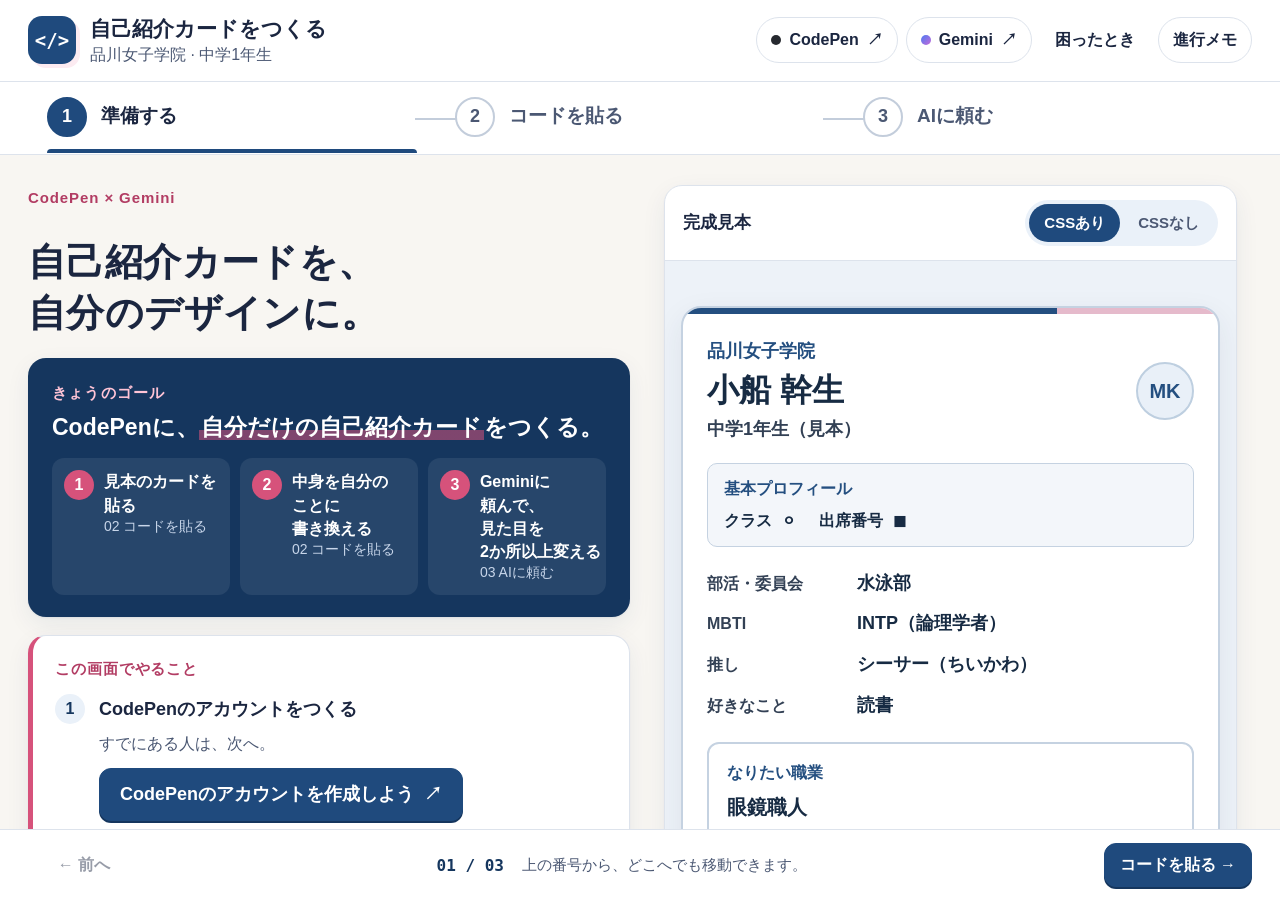
==== profile-card/index.html @ 04e5af19 "自己紹介カード: 03 の「必要なときだけ」の欄を HTML と CSS の 2 枚並べにする Co-Authored-By: Claude Opus 5.5 <noreply@anthropic.c" ====
<!doctype html>
<html lang="ja">
<head>
<meta charset="utf-8"><meta name="viewport" content="width=device-width,initial-scale=1">
<meta name="description" content="品川女子学院 中学1年生のための、CodePenとGeminiでつくる自己紹介カード。編集の手順をたどる体験ガイド。">
<title>自己紹介カードをつくる｜品川女子学院</title>
<link rel="icon" href="data:image/svg+xml,%3Csvg xmlns=%22http://www.w3.org/2000/svg%22 viewBox=%220 0 32 32%22%3E%3Crect width=%2232%22 height=%2232%22 rx=%228%22 fill=%22%231f4a7d%22/%3E%3Cpath d=%22M12 10l-6 6 6 6M20 10l6 6-6 6%22 stroke=%22white%22 stroke-width=%223%22 fill=%22none%22 stroke-linecap=%22round%22 stroke-linejoin=%22round%22/%3E%3C/svg%3E">
<link rel="stylesheet" href="app.css?v=7">
</head>
<body>
<header class="site-header">
  <a href="#step-1" class="brand" aria-label="はじめの画面へ"><span class="brand-mark" aria-hidden="true">&lt;/&gt;</span><span><b>自己紹介カードをつくる</b><small>品川女子学院 · 中学1年生</small></span></a>
  <div class="header-actions"><a href="https://codepen.io/pen/" target="_blank" rel="noopener noreferrer" class="tool-link"><span class="tool-dot pen" aria-hidden="true"></span>CodePen <span aria-hidden="true">↗</span></a><a href="https://gemini.google.com/" target="_blank" rel="noopener noreferrer" class="tool-link"><span class="tool-dot ai" aria-hidden="true"></span>Gemini <span aria-hidden="true">↗</span></a><button class="quiet" id="help-open">困ったとき</button><button class="icon-button" id="teacher-open" aria-label="先生用の進行メモ" title="先生用の進行メモ">進行メモ</button></div>
</header>
<nav class="steps" aria-label="授業の流れ">
<button data-step="0"><span class="step-dot">1</span><span class="step-text"><b>準備する</b></span></button>
<button data-step="1"><span class="step-dot">2</span><span class="step-text"><b>コードを貼る</b></span></button>
<button data-step="2"><span class="step-dot">3</span><span class="step-text"><b>AIに頼む</b></span></button>
</nav>
<main id="main">

<section class="stage" data-panel="0" aria-labelledby="title-0">
 <div class="two-col intro-grid">
  <div class="intro-copy">
   <p class="eyebrow">CodePen × Gemini</p>
   <h1 id="title-0" tabindex="-1">自己紹介カードを、<br>自分のデザインに。</h1>
   <div class="goal-card">
    <p class="goal-label">きょうのゴール</p>
    <p class="goal-text">CodePenに、<mark>自分だけの自己紹介カード</mark>をつくる。</p>
    <ol class="mission-list">
     <li><span class="mission-no">1</span><span><b>見本のカードを貼る</b><small>02 コードを貼る</small></span></li>
     <li><span class="mission-no">2</span><span><b>中身を自分のことに書き換える</b><small>02 コードを貼る</small></span></li>
     <li><span class="mission-no">3</span><span><b>Geminiに頼んで、見た目を2か所以上変える</b><small>03 AIに頼む</small></span></li>
    </ol>
   </div>
   <div class="todo-card">
    <p class="todo-title">この画面でやること</p>
    <ol class="guide-list">
     <li><b>CodePenのアカウントをつくる</b><small>すでにある人は、次へ。</small><a id="signup-link" class="primary signup-button" href="https://codepen.io/accounts/signup/user/free" target="_blank" rel="noopener noreferrer">CodePenのアカウントを作成しよう <span aria-hidden="true">↗</span></a></li>
     <li><b>CodePenで、新しいPenを開く</b><small>「HTML」「CSS」「JS」の3つの欄がある画面になればOK。</small><a class="secondary compact" href="https://codepen.io/pen/" target="_blank" rel="noopener noreferrer">CodePenを開く <span aria-hidden="true">↗</span></a></li>
     <li><b>右の見本で「CSSあり／なし」を切り替える</b><small>内容は同じ。見た目だけが変わるのを確かめる。</small></li>
    </ol>
   </div>
   <div class="concepts"><div><b>HTML</b><span>何を書くか</span></div><div><b>CSS</b><span>どう見せるか</span></div></div>
   <p class="safe-note">名前はイニシャルや仮の名前でOK。本名・顔写真・住所は書かない。</p>
   <button class="primary" data-go="1">コードを貼る <span aria-hidden="true">→</span></button>
  </div>
  <div class="preview-block sticky"><div class="block-heading"><span>完成見本</span><div class="segmented" aria-label="見本のCSS"><button id="styled-on" aria-pressed="true">CSSあり</button><button id="styled-off" aria-pressed="false">CSSなし</button></div></div><iframe id="intro-preview" title="自己紹介カードの完成見本" sandbox=""></iframe><p class="caption" id="style-caption">内容は同じ。CSSが色・文字の大きさ・配置を決めています。</p></div>
 </div>
</section>

<section class="stage" data-panel="1" aria-labelledby="title-1" hidden>
 <div class="stage-title"><div><p class="eyebrow">02 / コードを貼る</p><h1 id="title-1" tabindex="-1">2つのコードを、2つの欄へ。</h1><p class="stage-lead">貼って見本と同じになったら、中身を自分のことに書き換える。</p></div><a href="https://codepen.io/pen/" target="_blank" rel="noopener noreferrer" class="primary">CodePenを開く ↗</a></div>
 <ol class="guide-steps">
  <li><span>1</span><b>HTMLをコピーして、CodePenのHTML欄へ</b></li>
  <li><span>2</span><b>CSSをコピーして、CodePenのCSS欄へ</b></li>
  <li><span>3</span><b>下の「こうなればOK」と同じ見た目か確かめる</b></li>
  <li><span>4</span><b>中身を自分のことに書き換える</b></li>
 </ol>
 <div class="two-col code-pair">
  <div class="code-card"><div class="code-head"><span class="code-name"><span class="code-no">1</span>HTML <small>内容</small></span><button class="primary compact" data-copy-starter="html">HTMLをコピー</button></div><p class="code-hint">CodePenの「HTML」欄へ、全部貼り付ける。</p><textarea id="starter-html" class="code-text" readonly spellcheck="false" aria-label="コピー用HTMLコード"></textarea><div class="code-footer"><span data-copy-state="html">まだコピーしていません</span><button class="text-button" data-select-starter="html">全文を選択</button></div></div>
  <div class="code-card"><div class="code-head"><span class="code-name"><span class="code-no">2</span>CSS <small>見た目</small></span><button class="primary compact" data-copy-starter="css">CSSをコピー</button></div><p class="code-hint">CodePenの「CSS」欄へ、全部貼り付ける。</p><textarea id="starter-css" class="code-text" readonly spellcheck="false" aria-label="コピー用CSSコード"></textarea><div class="code-footer"><span data-copy-state="css">まだコピーしていません</span><button class="text-button" data-select-starter="css">全文を選択</button></div></div>
 </div>
 <div class="two-col check-grid">
  <div class="preview-block"><div class="block-heading"><span><span class="code-no">3</span>こうなればOK</span><span class="sub-label">内容は編集用の見本</span></div><iframe id="copy-preview" title="貼り付け後の完成見本" sandbox=""></iframe><p class="caption">HTMLは内容、CSSは見た目。コメントの「ここを変える」を目印にしよう。</p></div>
  <div class="rewrite-card">
   <p class="mini-label"><span class="code-no">4</span>書き換えるところ（HTML欄）</p>
   <h2>「ここを変える」の、次の行の文字だけを書き換える。</h2>
   <p class="muted">タグ（<code>&lt;h1&gt;</code> など）や記号は消さない。変えるのは、タグにはさまれた文字だけ。</p>
   <ul class="field-chips" aria-label="書き換える項目">
    <li>名前<small>イニシャル・仮の名前</small></li><li>アイコンの文字<small>2文字くらい</small></li><li>クラス</li><li>出席番号</li><li>部活・委員会</li><li>MBTI</li><li>推し</li><li>好きなこと</li><li>なりたい職業</li><li>最近のひとこと</li>
   </ul>
   <p class="small muted">項目名（「推し」など）も、自分の好きな話題に変えてよい。</p>
   <details class="inline-help"><summary>貼る場所がわからない／画面が違う</summary><p>「HTML」「CSS」「JS」の3つの欄がある画面を使います。上の「CodePenを開く」から開き直してください。HTMLとCSSをそれぞれ同じ名前の欄に貼り、JSは空のままで進めます。新しい画面の「index.html」が表示されたら、先生と一緒に確認しましょう。</p></details>
  </div>
 </div>
</section>

<section class="stage" data-panel="2" aria-labelledby="title-2" hidden>
 <div class="stage-title"><div><p class="eyebrow">03 / AIに頼む</p><h1 id="title-2" tabindex="-1">変えたい場所を、言葉で伝える。</h1><p class="stage-lead"><b>ミッション：</b>Geminiに頼んで、見た目を<b>2か所以上</b>変える。1回に、1つの変更から。</p></div></div>
 <div class="two-col prompt-grid">
  <div>
   <label for="change-request" class="field-label"><span class="code-no">1</span>どこを、どう変えたい？</label>
   <p class="field-help">ここに書くと、右にGeminiへ送る指示文ができあがります。カードのコードも自動で入ります。</p>
   <textarea id="change-request" class="request-input" placeholder="例：カードの背景を薄い水色にして。文字の色は読みやすい濃い紺にして。"></textarea>
   <div class="example-label">例から考える <small>クリックで入力</small></div>
   <div class="example-buttons"><button data-example="color">色を変える</button><button data-example="space">余白を広げる</button><button data-example="shape">角を丸くする</button><button data-example="layout">配置を変える</button></div>
   <p class="small muted">例を選んだら、色や場所を自分の好みに書き換えてみよう。</p>
   <div class="soft-note"><b>「おしゃれに」から、もう一歩。</b><p>「背景は白、見出しは紺。余白を広くして、すっきり見せて」のように、<b>どこを</b>・<b>どう</b>を入れて伝えると、確かめやすい。</p></div>
  </div>
  <div class="prompt-card">
   <div class="block-heading"><span><span class="code-no">2</span>Geminiに送る指示文</span><span id="source-state" class="sub-label">見本のコードを使用</span></div>
   <textarea id="generated-prompt" readonly class="prompt-output" aria-label="Geminiに送る指示文の全文"></textarea>
   <div class="row prompt-actions"><button id="copy-prompt" class="primary">コードと指示文をコピー</button><a href="https://gemini.google.com/" target="_blank" rel="noopener noreferrer" class="secondary">Geminiへ ↗</a></div>
   <ol class="after-list">
    <li>Geminiの入力欄に貼り付けて、送信する。</li>
    <li>返ってきたHTMLとCSSを、CodePenのそれぞれの欄に<b>丸ごと置き換える。</b></li>
    <li>2回目からは、同じGeminiの会話に<b>頼みたいことだけ</b>を書いて送ればOK。</li>
   </ol>
  </div>
 </div>
 <details class="option-box" id="current-option"><summary>必要なときだけ：CodePenのいまのコードを使う</summary>
  <p class="muted">最初は見本のコードで指示文を作ります。自分で文字を書き換えたあとに頼むときや、Geminiの返事がうまくいかないときは、CodePenのいまのHTMLとCSSをここに貼ると、それを指示文に使います。</p>
  <div class="two-col current-pair">
   <div class="current-card"><label class="current-head" for="current-html"><span class="code-name">HTML <small>CodePenのHTML欄から</small></span><span class="paste-state" data-paste-state="html">未入力</span></label><textarea id="current-html" class="code-text current-code" spellcheck="false" placeholder="CodePenのHTML欄をクリック → 全部選択（⌘＋A）→ コピー（⌘＋C）→ ここに貼る"></textarea></div>
   <div class="current-card"><label class="current-head" for="current-css"><span class="code-name">CSS <small>CodePenのCSS欄から</small></span><span class="paste-state" data-paste-state="css">未入力</span></label><textarea id="current-css" class="code-text current-code" spellcheck="false" placeholder="CodePenのCSS欄をクリック → 全部選択（⌘＋A）→ コピー（⌘＋C）→ ここに貼る"></textarea></div>
  </div>
  <div class="row"><button id="use-starter" class="text-button">見本のコードに戻す</button></div>
 </details>
</section>

</main>
<footer class="lesson-footer"><button id="previous" class="quiet">← 前へ</button><div><span id="footer-step">01 / 03</span><span class="footer-note">上の番号から、どこへでも移動できます。</span></div><button id="next" class="primary compact">コードを貼る →</button></footer>
<div id="toast" role="status" aria-live="polite"></div>
<dialog id="help-dialog"><div class="dialog-heading"><h2>困ったとき</h2><button class="icon-button" data-close aria-label="閉じる">閉じる ×</button></div><div class="dialog-content"><details open><summary>CodePen・Geminiが開けない</summary><p>学校で使うアカウントか確認して、先生に知らせましょう。CodePenの登録は冒頭のボタンから、先生の説明に沿って進めます。Geminiが使えないときは、先生の画面を見て変更を試します。</p></details><details><summary>コピーできない</summary><p>コード欄や指示文の中をクリックし、Macは⌘＋A → ⌘＋C、WindowsはCtrl＋A → Ctrl＋C。コピー先では⌘／Ctrl＋Vで貼り付けます。</p></details><details><summary>カードのデザインが表示されない</summary><p>HTMLだけでなく、CSSも「CSS」欄に貼ったか確認します。HTMLとCSSを逆に貼っていないかも見てみましょう。</p></details><details><summary>最初の見本からやり直したい</summary><p>「02 コードを貼る」から見本のHTMLとCSSをもう一度コピーできます。CodePenのいまの内容は置き換わるので、残したいものは先に保存してください。</p><button class="secondary" data-reset-start>見本のコードへ</button></details><details><summary>貼ったコードを取り出したい</summary><p>「03 AIに頼む」の「必要なときだけ」の欄に最後に貼ったコードを取り出せます。CodePenでその後に変更した内容は、ここには自動では戻りません。</p><button class="secondary" id="help-backup">控えてあるコードを見る</button></details></div></dialog>
<dialog id="teacher-dialog"><div class="dialog-heading"><h2>先生用の進行メモ</h2><button class="icon-button" data-close>閉じる ×</button></div><div class="dialog-content"><p>「説明 → 1つ操作 → 画面で確かめる」を短く繰り返します。上の番号は自由に選べます。</p><h3>授業前に</h3><p>生徒用端末・学校アカウントでCodePenとGeminiが開けるか確認してください。冒頭でCodePenのアカウントを準備します。使えない生徒は、先生のGemini操作を見ながらCodePenで変更する形に切り替えられます。</p><p>CodePenは3欄のClassic Editorにリンクしています。作品の保存・提出・公開範囲は学校の運用に合わせて案内してください。テンプレートの氏名と内容は編集用の見本です。</p><h3>確認した公式案内</h3><ul class="source-links"><li><a href="https://codepen.io/accounts/signup/user/free" target="_blank" rel="noopener noreferrer">CodePen：アカウント作成</a></li><li><a href="https://blog.codepen.io/docs/what-changed/" target="_blank" rel="noopener noreferrer">CodePen：新旧エディターの違い</a></li><li><a href="https://edu.google.com/ai/gemini-for-education/" target="_blank" rel="noopener noreferrer">Google：学校アカウントでのGemini利用</a></li></ul><p class="small muted">確認日：2026年10月16日。学校の実際の設定は要確認。</p></div></dialog>
<dialog id="backup-dialog"><div class="dialog-heading"><h2>貼ったコードの控え</h2><button class="icon-button" data-close>閉じる ×</button></div><div class="dialog-content"><p id="backup-status"></p><div class="row"><button data-backup="html" class="secondary">HTMLをコピー</button><button data-backup="css" class="secondary">CSSをコピー</button><button id="download-backup" class="secondary">コードを保存</button></div><label class="field-label" for="backup-code">取り出すコード</label><textarea id="backup-code" readonly class="code-text" aria-label="控えたコード"></textarea><p class="small muted">CodePen側のコードは自動で変更されません。必要な欄に自分で貼り戻します。</p></div></dialog>
<script src="starter.js?v=4"></script><script src="app.js?v=5"></script>
</body></html>
---- profile-card/app.css ----
/* 自己紹介カードをつくる — 授業ガイドの見た目（2026-10-22 改訂）。外の字体・画像は読み込まない */
:root {
  --ink: #1b2640; --muted: #4b5873; --line: #dde3ec; --line-strong: #c3cddb;
  --navy: #1f4a7d; --navy-deep: #15365e; --navy-soft: #eaf1f9;
  --rose: #d6527b; --rose-deep: #b23c63; --rose-soft: #fcebf1;
  --mint: #1b9a76; --mint-soft: #e2f4ed;
  --paper: #f8f6f2; --card: #ffffff; --radius: 18px;
  --sans: "Hiragino Sans", "Hiragino Kaku Gothic ProN", "BIZ UDPGothic", "Yu Gothic UI", "Yu Gothic", Meiryo, sans-serif;
  --mono: "SF Mono", Menlo, Consolas, "BIZ UDGothic", monospace;
  --shadow: 0 1px 2px rgba(21, 54, 94, .06), 0 8px 24px rgba(21, 54, 94, .07);
  font-family: var(--sans); font-size: 18px; font-weight: 500; line-height: 1.75; color: var(--ink);
  word-break: auto-phrase; line-break: strict;
}
.code-text, .prompt-output, code, kbd { word-break: normal; }
* { box-sizing: border-box; }
body { margin: 0; height: 100dvh; min-height: 560px; display: grid; grid-template-rows: auto auto minmax(0,1fr) auto; background: var(--paper); }
button, input, textarea, a { font: inherit; }
button, a { touch-action: manipulation; }
button { cursor: pointer; border: 1px solid transparent; background: none; color: inherit; }
button:disabled { opacity: .45; cursor: default; }
a { color: var(--navy); text-underline-offset: 4px; }
button, a, summary, input, textarea { outline-offset: 3px; }
button:focus-visible, a:focus-visible, summary:focus-visible { outline: 3px solid #4a83c2; }
textarea:focus, input:focus { outline: 2px solid #4a83c2; outline-offset: 1px; }
h1, h2, h3, p { margin: 0; }
h1 { font-size: 38px; font-weight: 800; line-height: 1.35; letter-spacing: .01em; }
h2 { font-size: 24px; font-weight: 800; line-height: 1.5; }
h3 { font-size: 20px; font-weight: 800; }
p + p { margin-top: 12px; }
b, strong { font-weight: 800; }
small, .small { font-size: 16px; font-weight: 500; }
.muted { color: var(--muted); }
code { font-family: var(--mono); font-size: .9em; background: var(--navy-soft); padding: 1px 6px; border-radius: 5px; }
mark { background: linear-gradient(transparent 58%, #ffd9e6 58%); color: inherit; padding: 0 2px; }

/* ── 上の帯 ── */
.site-header { padding: 14px 28px; display: flex; justify-content: space-between; align-items: center; gap: 20px; background: var(--card); border-bottom: 1px solid var(--line); }
.brand { display: flex; align-items: center; gap: 14px; text-decoration: none; color: var(--ink); flex-shrink: 0; }
.brand-mark { display: grid; place-items: center; width: 48px; height: 48px; border-radius: 14px; background: var(--navy); color: #fff; font: 800 19px var(--mono); box-shadow: 4px 4px 0 var(--rose-soft); }
.brand b { display: block; font-size: 21px; font-weight: 800; line-height: 1.45; }
.brand small { display: block; color: var(--muted); line-height: 1.4; }
.header-actions { display: flex; align-items: center; flex-wrap: wrap; justify-content: flex-end; gap: 8px; }
.tool-link { display: inline-flex; align-items: center; gap: 8px; padding: 8px 14px; border: 1px solid var(--line); border-radius: 999px; background: var(--card); font-size: 16px; font-weight: 700; text-decoration: none; color: var(--ink); }
.tool-link:hover { border-color: var(--line-strong); background: var(--navy-soft); }
.tool-dot { width: 10px; height: 10px; border-radius: 50%; }
.tool-dot.pen { background: #26292f; }
.tool-dot.ai { background: linear-gradient(135deg, #4c7bf3, #c56ad9); }
.quiet, .icon-button { padding: 8px 14px; font-size: 16px; font-weight: 700; border-radius: 999px; }
.icon-button { border-color: var(--line); background: var(--card); }
.quiet:hover, .icon-button:hover { background: var(--navy-soft); }

/* ── 段の札（1 準備する・2 コードを貼る・3 AIに頼む）── */
.steps { display: grid; grid-template-columns: repeat(3, minmax(0, 1fr)); gap: 0; padding: 0 28px; background: var(--card); border-bottom: 1px solid var(--line); }
.steps button { position: relative; display: flex; align-items: center; gap: 14px; padding: 14px 18px 16px; text-align: left; border-radius: 0; }
.steps button + button::before { content: ""; position: absolute; left: -22px; top: 50%; width: 44px; height: 2px; background: var(--line-strong); }
.step-dot { position: relative; display: grid; place-items: center; flex-shrink: 0; width: 40px; height: 40px; border-radius: 50%; border: 2px solid var(--line-strong); background: var(--card); color: var(--muted); font-size: 18px; font-weight: 800; }
.step-text { display: flex; flex-direction: column; line-height: 1.3; }
.step-text b { font-size: 19px; color: var(--muted); }
.step-count { font-size: 14px; font-weight: 700; color: var(--muted); margin-top: 3px; }
.steps button:hover .step-text b { color: var(--ink); }
.steps button.active::after { content: ""; position: absolute; left: 18px; right: 18px; bottom: 0; height: 4px; border-radius: 4px 4px 0 0; background: var(--navy); }
.steps button.active .step-dot { background: var(--navy); border-color: var(--navy); color: #fff; }
.steps button.active .step-text b { color: var(--ink); }
.steps button.done .step-dot { background: var(--mint); border-color: var(--mint); color: transparent; }
.steps button.done .step-dot::after { content: "✓"; position: absolute; inset: 0; display: grid; place-items: center; color: #fff; font-size: 20px; }
.steps button.done .step-count { color: var(--mint); }

/* ── 本文 ── */
main { min-height: 0; overflow: auto; padding: 30px 28px 34px; scrollbar-gutter: stable; }
.stage { max-width: 1360px; margin: auto; }
[hidden] { display: none !important; }
.two-col { display: grid; grid-template-columns: minmax(0,1fr) minmax(0,1fr); gap: 28px; align-items: start; }
.eyebrow { display: inline-block; font-size: 15px; font-weight: 800; letter-spacing: .06em; color: var(--rose-deep); margin-bottom: 8px; }
.stage-title { display: flex; align-items: flex-end; justify-content: space-between; gap: 20px; margin-bottom: 22px; }
.stage-lead { margin-top: 8px; font-size: 19px; color: var(--muted); }
.stage-lead b { color: var(--ink); }

/* 1: はじめ */
.intro-grid { grid-template-columns: minmax(0, 1.05fr) minmax(0, 1fr); gap: 34px; }
.intro-copy { display: flex; flex-direction: column; align-items: flex-start; gap: 18px; }
.intro-copy h1 { font-size: 38px; }
.goal-card { width: 100%; padding: 22px 24px; border-radius: var(--radius); background: var(--navy-deep); color: #fff; box-shadow: var(--shadow); }
.goal-card mark { background: linear-gradient(transparent 60%, rgba(214, 82, 123, .55) 60%); color: #fff; }
.goal-label { font-size: 15px; font-weight: 800; letter-spacing: .08em; color: #ffc4d6; }
.goal-text { margin-top: 4px; font-size: 23px; font-weight: 800; line-height: 1.5; }
.mission-list { list-style: none; margin: 14px 0 0; padding: 0; display: grid; grid-template-columns: repeat(3, minmax(0, 1fr)); gap: 10px; }
.mission-list li { display: flex; align-items: flex-start; gap: 10px; padding: 12px; border-radius: 12px; background: rgba(255, 255, 255, .08); }
.mission-list li > span:last-child { display: flex; flex-direction: column; line-height: 1.4; }
.mission-list b { font-size: 16px; line-height: 1.45; }
.mission-list small { font-size: 14px; color: #c8d6ea; }
.mission-no { display: grid; place-items: center; flex-shrink: 0; width: 30px; height: 30px; border-radius: 50%; background: var(--rose); color: #fff; font-size: 16px; font-weight: 800; }
.concepts { display: flex; gap: 12px; }
.concepts div { display: flex; align-items: center; gap: 10px; padding: 8px 16px; border: 1px solid var(--line); border-radius: 999px; background: var(--card); }
.concepts b { color: var(--navy); font: 800 19px var(--mono); }
.concepts span { font-size: 17px; }
.safe-note { padding: 10px 16px; border-radius: 12px; background: var(--rose-soft); color: var(--rose-deep); font-size: 16px; font-weight: 700; }

/* この画面でやること */
.todo-card { width: 100%; display: flex; flex-direction: column; align-items: flex-start; gap: 12px; padding: 20px 22px; border: 1px solid var(--line); border-left: 5px solid var(--rose); border-radius: var(--radius); background: var(--card); box-shadow: var(--shadow); }
.todo-title { font-size: 15px; font-weight: 800; letter-spacing: .06em; color: var(--rose-deep); }
.todo { display: flex; align-items: flex-start; gap: 12px; width: 100%; cursor: pointer; }
.todo input { flex-shrink: 0; width: 24px; height: 24px; margin: 3px 0 0; accent-color: var(--mint); cursor: pointer; }
.todo > span { display: flex; flex-direction: column; line-height: 1.5; }
.todo b { font-size: 18px; }
.todo small { color: var(--muted); }
.todo:has(input:checked) b { color: var(--mint); }
.todo-card > .primary, .todo-card > .secondary { margin-left: 36px; }
.signup-button { justify-content: space-between !important; }
.todo-row { margin-bottom: 24px; }
.todo-grid { display: grid; grid-template-columns: repeat(4, minmax(0, 1fr)); gap: 14px 20px; width: 100%; }
.todo-grid .todo { padding: 12px 14px; border-radius: 12px; background: var(--paper); }
.todo-grid .todo:has(input:checked) { background: var(--mint-soft); }

/* 押す札 */
.primary, .secondary { display: inline-flex; align-items: center; justify-content: center; gap: 10px; border: 1px solid var(--navy); border-radius: 12px; padding: 12px 20px; font-size: 18px; line-height: 1.5; font-weight: 800; text-decoration: none; }
.primary { color: #fff; background: var(--navy); box-shadow: 0 2px 0 var(--navy-deep); }
.primary:hover:not(:disabled) { background: var(--navy-deep); }
.secondary { color: var(--navy-deep); background: var(--card); border-color: var(--line-strong); }
.secondary:hover:not(:disabled) { background: var(--navy-soft); }
.compact { font-size: 16px; padding: 9px 15px; }
.text-button { padding: 4px 0; font-size: 16px; font-weight: 700; color: var(--navy); text-decoration: underline; text-underline-offset: 4px; text-align: left; }

/* 見本 */
.preview-block { overflow: hidden; min-width: 0; border: 1px solid var(--line); border-radius: var(--radius); background: var(--card); box-shadow: var(--shadow); }
.preview-block.sticky { position: sticky; top: 0; }
.block-heading { display: flex; align-items: center; justify-content: space-between; flex-wrap: wrap; gap: 12px; padding: 14px 18px; font-size: 17px; font-weight: 800; border-bottom: 1px solid var(--line); }
.sub-label { font-size: 15px; font-weight: 600; color: var(--muted); }
.segmented { display: flex; gap: 3px; background: var(--navy-soft); padding: 4px; border-radius: 999px; }
.segmented button { font-size: 15px; font-weight: 800; padding: 5px 14px; border-radius: 999px; color: var(--muted); }
.segmented button[aria-pressed="true"] { background: var(--navy); color: #fff; }
.preview-block iframe { display: block; width: 100%; height: 760px; border: 0; background: #eef2f7; }
.caption { font-size: 15px; font-weight: 500; line-height: 1.6; padding: 12px 18px; border-top: 1px solid var(--line); color: var(--muted); }

/* 2: コードを貼る */
.work-grid { grid-template-columns: 1.08fr 1fr; }
.code-card { min-width: 0; border: 1px solid var(--line); border-radius: var(--radius); overflow: hidden; background: var(--card); box-shadow: var(--shadow); }
.code-tabs { display: flex; align-items: center; flex-wrap: wrap; gap: 6px; padding: 10px 12px; border-bottom: 1px solid var(--line); }
.code-tabs button[role="tab"] { font-size: 17px; font-weight: 800; padding: 7px 14px; border-radius: 999px; color: var(--muted); }
.code-tabs button[role="tab"] small { margin-left: 4px; font-size: 14px; }
.code-tabs button[aria-selected="true"] { background: var(--navy-soft); color: var(--navy-deep); }
.code-tabs .primary { margin-left: auto; }
.code-hint { padding: 10px 18px; font-size: 16px; font-weight: 700; background: #fffaf0; border-bottom: 1px solid var(--line); }
.code-text { display: block; width: 100%; min-height: 200px; height: 470px; resize: vertical; overflow: auto; white-space: pre; tab-size: 2; border: 0; padding: 18px 20px; color: #e8eef8; background: #14213a; font: 500 15.5px/1.75 var(--mono); }
.code-text::placeholder { color: #b9c8de; opacity: 1; white-space: pre-wrap; font-family: var(--sans); }
.code-footer { display: flex; align-items: center; justify-content: space-between; flex-wrap: wrap; gap: 12px; padding: 10px 18px; font-size: 15px; color: var(--muted); }
.rewrite-card { margin-top: 24px; display: grid; grid-template-columns: minmax(0, 1fr) minmax(0, 1.2fr); gap: 10px 28px; align-items: center; padding: 22px 24px; border-radius: var(--radius); background: var(--navy-soft); }
.rewrite-card h2 { font-size: 21px; margin: 4px 0 6px; }
.rewrite-card > p { grid-column: 2; }
.mini-label { font-size: 15px; font-weight: 800; letter-spacing: .04em; color: var(--rose-deep); }
.field-chips { list-style: none; margin: 0; padding: 0; display: flex; flex-wrap: wrap; gap: 8px; }
.field-chips li { display: inline-flex; align-items: baseline; gap: 6px; padding: 6px 14px; border: 1px solid var(--line-strong); border-radius: 999px; background: var(--card); font-size: 16px; font-weight: 800; }
.field-chips small { font-size: 13px; font-weight: 600; color: var(--muted); }
.inline-help { margin-top: 18px; }
details { padding: 12px 0; border-top: 1px solid var(--line); }
summary { cursor: pointer; font-size: 17px; font-weight: 800; color: var(--navy-deep); }
summary:hover { text-decoration: underline; }
details p, details ul { margin-top: 10px; font-size: 17px; }

/* 3: AIに頼む */
.count-badge { display: flex; flex-direction: column; align-items: center; flex-shrink: 0; padding: 10px 20px; border: 2px solid var(--line-strong); border-radius: 16px; background: var(--card); line-height: 1.3; }
.count-badge small { font-size: 13px; font-weight: 700; color: var(--muted); }
.count-badge b { font-size: 30px; color: var(--navy-deep); }
.count-badge.done { border-color: var(--mint); background: var(--mint-soft); }
.count-badge.done b { color: var(--mint); }
.ai-nav { display: grid; grid-template-columns: repeat(3, minmax(0, 1fr)); gap: 10px; margin-bottom: 24px; }
.ai-nav button { display: flex; align-items: center; gap: 12px; padding: 12px 16px; border: 1px solid var(--line); border-radius: 14px; background: var(--card); font-size: 17px; font-weight: 700; color: var(--muted); text-align: left; }
.ai-nav button[aria-selected="true"] { border-color: var(--navy); background: var(--navy); color: #fff; box-shadow: var(--shadow); }
.ai-no { display: grid; place-items: center; flex-shrink: 0; width: 30px; height: 30px; border-radius: 50%; background: var(--navy-soft); color: var(--navy-deep); font-weight: 800; }
.ai-nav button[aria-selected="true"] .ai-no { background: var(--rose); color: #fff; }
.ai-code-grid { grid-template-columns: 1.18fr 1fr; }
.section-lead { font-size: 21px; font-weight: 800; margin-bottom: 6px; }
.input-code-tabs { display: flex; align-items: center; flex-wrap: wrap; gap: 7px; margin: 18px 0 10px; }
.input-code-tabs button { border: 1px solid var(--line-strong); border-radius: 999px; padding: 5px 20px; font-size: 17px; font-weight: 800; background: var(--card); }
.input-code-tabs button[aria-pressed="true"] { background: var(--navy); color: #fff; border-color: var(--navy); }
.input-code-tabs span { margin-left: auto; font-size: 15px; color: var(--muted); }
.current-code { height: 300px; border-radius: 14px; white-space: pre-wrap; }
.row { display: flex; align-items: center; flex-wrap: wrap; gap: 13px; margin-top: 15px; }
.spaced { justify-content: space-between; }
.explain-card { display: flex; flex-direction: column; align-items: flex-start; gap: 16px; padding: 24px; border: 1px solid #d3deec; border-radius: var(--radius); background: var(--navy-soft); }
.explain-card h2 { font-size: 25px; }
.explain-card > p { font-size: 17px; }
.explain-card > p.small { font-size: 15px; }
.explain-card details { width: 100%; }
.short-list { display: grid; gap: 10px; padding-left: 26px; margin: 0; font-size: 19px; }
.short-list li { padding-left: 4px; }
kbd { padding: 0 7px; border: 1px solid #9fb3cb; border-bottom-width: 3px; border-radius: 6px; background: var(--card); font-family: var(--sans); font-weight: 700; white-space: nowrap; }
.field-label { display: block; font-size: 20px; font-weight: 800; margin-bottom: 10px; }
.request-input { width: 100%; height: 130px; min-height: 100px; resize: vertical; border: 2px solid var(--line-strong); background: var(--card); color: var(--ink); padding: 14px 16px; border-radius: 14px; font-size: 19px; font-weight: 600; line-height: 1.7; }
.request-input:focus { border-color: var(--navy); }
.request-input::placeholder { color: #66748d; opacity: 1; }
.example-label { margin: 16px 0 10px; font-size: 17px; font-weight: 800; }
.example-label small { margin-left: 8px; color: var(--muted); }
.example-buttons { display: flex; flex-wrap: wrap; gap: 8px; }
.example-buttons button { padding: 7px 16px; border: 1px solid var(--line-strong); border-radius: 999px; background: var(--card); font-size: 17px; color: var(--navy-deep); font-weight: 800; }
.example-buttons button:hover { border-color: var(--rose); background: var(--rose-soft); color: var(--rose-deep); }
.prompt-grid > div > .small { margin-top: 12px; }
.prompt-grid > div > .soft-note { margin-top: 18px; }
.soft-note { width: 100%; padding: 16px 18px; font-size: 17px; border-radius: 14px; background: #fffaf0; border: 1px solid #f1e3c4; }
.soft-note p { margin-top: 6px; font-size: 17px; color: var(--muted); }
.prompt-card { min-width: 0; padding: 0 18px 18px; border: 1px solid var(--line); border-radius: var(--radius); background: var(--card); box-shadow: var(--shadow); }
.prompt-card .block-heading { padding: 14px 0; border-bottom: 0; }
.prompt-output { width: 100%; height: 290px; min-height: 200px; resize: vertical; padding: 14px; background: #f3f6fa; border: 1px solid var(--line); border-radius: 12px; font: 500 16px/1.8 var(--sans); color: #1c3552; }
.prompt-actions { gap: 10px; }
.prompt-card > p { margin: 12px 0 8px; font-size: 15px; }
.instruction-stack { display: flex; flex-direction: column; gap: 14px; }
.instruction-card { display: flex; align-items: flex-start; gap: 16px; border: 1px solid var(--line); background: var(--card); border-radius: var(--radius); padding: 20px 22px; box-shadow: var(--shadow); }
.instruction-card > div { min-width: 0; }
.step-number { display: grid; place-items: center; flex-shrink: 0; width: 34px; height: 34px; border-radius: 50%; background: var(--rose); color: #fff; font-size: 17px; font-weight: 800; margin-top: 2px; }
.instruction-card h2 { font-size: 21px; margin-bottom: 6px; }
.instruction-card p { font-size: 17px; }
.check-list { display: flex; flex-direction: column; gap: 10px; margin-top: 8px; }
.check-list label { display: flex; align-items: center; gap: 12px; font-size: 18px; font-weight: 700; cursor: pointer; padding: 8px 12px; border-radius: 10px; background: var(--paper); }
.check-list label:has(input:checked) { background: var(--mint-soft); color: var(--mint); }
.check-list input { flex-shrink: 0; width: 22px; height: 22px; accent-color: var(--mint); }
.again-card { display: flex; align-items: center; justify-content: space-between; gap: 18px; padding: 20px 22px; border-radius: var(--radius); background: var(--rose-soft); border: 1px solid #f3c7d6; }
.again-card b { font-size: 19px; color: var(--rose-deep); }
.again-card p { margin-top: 4px; font-size: 16px; color: var(--muted); }
.again-card .primary { flex-shrink: 0; background: var(--rose); border-color: var(--rose); box-shadow: 0 2px 0 var(--rose-deep); }
.again-card .primary:hover { background: var(--rose-deep); }
blockquote { margin: 12px 0; padding: 14px 18px; border-left: 4px solid var(--rose); background: var(--card); font-size: 18px; line-height: 1.75; font-weight: 600; border-radius: 0 10px 10px 0; }
.more-ideas ul { padding-left: 23px; }

/* ── 下の帯 ── */
.lesson-footer { display: flex; align-items: center; justify-content: space-between; gap: 18px; background: var(--card); border-top: 1px solid var(--line); padding: 12px 28px; }
.lesson-footer > div { display: flex; align-items: center; gap: 18px; }
.lesson-footer > button { min-width: 112px; }
.lesson-footer > div > span:first-child { font: 800 16px var(--mono); color: var(--navy-deep); white-space: nowrap; }
.footer-note { font-size: 15px; color: var(--muted); }
#toast { position: fixed; left: 50%; transform: translateX(-50%); bottom: 90px; z-index: 50; display: none; width: max-content; max-width: min(92%,850px); border-radius: 14px; padding: 14px 22px; color: #fff; background: var(--navy-deep); box-shadow: 0 8px 28px rgba(21, 54, 94, .3); font-size: 17px; font-weight: 700; }
#toast.visible { display: block; }
dialog { padding: 0; width: min(880px,calc(100% - 32px)); max-height: 88dvh; border: 1px solid var(--line); border-radius: 20px; background: var(--card); color: var(--ink); box-shadow: 0 25px 80px rgba(19, 43, 74, .25); }
dialog::backdrop { background: rgba(27, 38, 64, .45); backdrop-filter: blur(3px); }
.dialog-heading { display: flex; justify-content: space-between; align-items: center; gap: 20px; position: sticky; top: 0; z-index: 1; background: var(--card); padding: 18px 24px; border-bottom: 1px solid var(--line); }
.dialog-heading h2 { font-size: 24px; }
.dialog-content { padding: 20px 26px; }
.dialog-content > p { font-size: 17px; margin-bottom: 18px; }
.dialog-content > h3 { margin: 20px 0 10px; }
.dialog-content .field-label { margin-top: 18px; }
.dialog-content .code-text { border-radius: 12px; }
.source-links { font-size: 17px; line-height: 2; }
.sr-only { position: absolute; width: 1px; height: 1px; padding: 0; margin: -1px; overflow: hidden; clip: rect(0,0,0,0); white-space: nowrap; border: 0; }

@media (max-width:1100px) {
 .site-header { padding: 12px 20px; flex-wrap: wrap; }
 .steps { padding: 0 20px; }
 .steps button { padding: 12px 10px 14px; gap: 10px; }
 main { padding: 24px 20px; }
 .two-col { gap: 22px; }
 .intro-copy h1 { font-size: 34px; }
 .stage-title { flex-wrap: wrap; align-items: flex-start; }
 .stage-title h1 { font-size: 32px; }
 .todo-grid { grid-template-columns: repeat(2, minmax(0, 1fr)); }
 .mission-list { grid-template-columns: 1fr; }
 .rewrite-card { grid-template-columns: 1fr; }
 .rewrite-card > p { grid-column: 1; }
 .code-tabs .primary { margin-left: 0; }
 .ai-nav button { padding: 10px 12px; font-size: 16px; }
 .footer-note { display: none; }
}
@media (max-width:800px) {
 body { display: block; height: auto; min-height: 100dvh; padding-bottom: 90px; }
 .site-header { padding: 14px 16px; gap: 12px; }
 .brand { flex-shrink: 1; }
 .brand b { font-size: 19px; }
 .brand-mark { width: 42px; height: 42px; flex-shrink: 0; }
 .header-actions { width: 100%; justify-content: flex-start; gap: 6px; }
 .header-actions .icon-button { margin-left: auto; }
 .steps { position: sticky; top: 0; z-index: 5; padding: 0 8px; }
 .steps button { flex-direction: column; align-items: center; text-align: center; gap: 6px; padding: 10px 4px 12px; }
 .steps button + button::before { display: none; }
 .step-dot { width: 34px; height: 34px; font-size: 16px; }
 .step-text b { font-size: 15px; }
 .step-count { font-size: 13px; }
 main { padding: 22px 16px; overflow: visible; }
 .two-col, .intro-grid, .work-grid, .ai-code-grid { grid-template-columns: 1fr; gap: 22px; }
 .preview-block.sticky { position: static; }
 .intro-copy h1, .stage-title h1 { font-size: 29px; }
 .goal-text { font-size: 20px; }
 .todo-grid { grid-template-columns: 1fr; }
 .todo-card > .primary, .todo-card > .secondary { margin-left: 0; width: 100%; }
 .concepts { flex-wrap: wrap; }
 .preview-block iframe { height: 980px; }
 .code-tabs .primary { width: 100%; }
 .code-text { height: 380px; font-size: 15px; padding: 15px; }
 .ai-nav { grid-template-columns: 1fr; }
 .input-code-tabs span { width: 100%; margin-left: 0; }
 .prompt-output { height: 320px; }
 .prompt-actions { flex-direction: column; align-items: stretch; }
 .again-card { flex-direction: column; align-items: stretch; }
 .instruction-card { padding: 16px 14px; gap: 12px; }
 .lesson-footer { position: fixed; z-index: 10; left: 0; bottom: 0; width: 100%; padding: 12px 14px; gap: 10px; min-height: 76px; }
 .lesson-footer > button { min-width: 70px; font-size: 16px; padding: 10px; }
 .dialog-heading { padding: 16px 18px; }
 .dialog-content { padding: 18px; }
}
/* ── 2026-10-23 の改訂: チェックの代わりの番号つきの手順・2 枚並べたコード・03 の 1 枚の形 ── */
.guide-list { list-style: none; counter-reset: g; margin: 0; padding: 0; display: grid; gap: 16px; width: 100%; }
.guide-list li { counter-increment: g; position: relative; display: flex; flex-direction: column; align-items: flex-start; gap: 4px; padding-left: 44px; }
.guide-list li::before { content: counter(g); position: absolute; left: 0; top: 0; display: grid; place-items: center; width: 30px; height: 30px; border-radius: 50%; background: var(--navy-soft); color: var(--navy-deep); font-weight: 800; font-size: 16px; }
.guide-list b { font-size: 18px; }
.guide-list small { color: var(--muted); }
.guide-list .primary, .guide-list .secondary { margin-top: 6px; }
.guide-steps { list-style: none; margin: 0 0 22px; padding: 0; display: grid; grid-template-columns: repeat(4, minmax(0, 1fr)); gap: 12px; }
.guide-steps li { display: flex; align-items: center; gap: 12px; padding: 12px 16px; border: 1px solid var(--line); border-radius: 14px; background: var(--card); box-shadow: var(--shadow); }
.guide-steps li > span { display: grid; place-items: center; flex-shrink: 0; width: 30px; height: 30px; border-radius: 50%; background: var(--rose); color: #fff; font-weight: 800; font-size: 16px; }
.guide-steps b { font-size: 16px; line-height: 1.45; }
.code-no { display: inline-grid; place-items: center; width: 26px; height: 26px; margin-right: 8px; border-radius: 50%; background: var(--rose); color: #fff; font-size: 14px; font-weight: 800; vertical-align: 2px; }
.code-pair { margin-bottom: 24px; }
.code-head { display: flex; align-items: center; justify-content: space-between; gap: 10px; padding: 10px 12px 10px 16px; border-bottom: 1px solid var(--line); }
.code-name { font-size: 19px; font-weight: 800; }
.code-name small { margin-left: 6px; font-size: 14px; color: var(--muted); }
.code-pair .code-text { height: 400px; }
[data-copy-state].done { color: var(--mint); font-weight: 800; }
.check-grid { grid-template-columns: minmax(0, 1fr) minmax(0, 1fr); }
.check-grid .rewrite-card { margin-top: 0; display: flex; flex-direction: column; align-items: flex-start; gap: 12px; }
.check-grid .rewrite-card .inline-help { width: 100%; margin-top: 6px; }
.field-label .code-no { width: 28px; height: 28px; }
.field-help { margin: -2px 0 12px; font-size: 16px; color: var(--muted); }
.after-list { margin: 14px 0 0; padding-left: 22px; display: grid; gap: 6px; font-size: 16px; color: var(--muted); }
.after-list b { color: var(--ink); }
.option-box { margin-top: 26px; padding: 14px 20px; border: 1px dashed var(--line-strong); border-radius: var(--radius); background: var(--card); }
.option-box > summary { font-size: 16px; color: var(--muted); }
.option-box[open] > summary { margin-bottom: 8px; }
.option-box > p { font-size: 16px; }
.current-pair { margin-top: 14px; }
.current-card { min-width: 0; overflow: hidden; border: 1px solid var(--line); border-radius: 14px; background: var(--card); }
.current-head { display: flex; align-items: center; justify-content: space-between; gap: 10px; padding: 10px 14px; border-bottom: 1px solid var(--line); cursor: text; }
.current-card .code-text { height: 260px; border-radius: 0; }
.paste-state { font-size: 14px; font-weight: 700; color: var(--muted); }
.paste-state.done { color: var(--mint); }
@media (max-width:1100px) { .guide-steps { grid-template-columns: repeat(2, minmax(0, 1fr)); } .check-grid { grid-template-columns: 1fr; } }
@media (max-width:800px) { .guide-steps { grid-template-columns: 1fr; } .code-pair .code-text { height: 320px; } }
@media (prefers-reduced-motion:reduce) { * { scroll-behavior: auto !important; } }
@media print { body { display: block; height: auto; } .site-header,.steps,.lesson-footer,dialog,#toast { display: none; } main { overflow: visible; padding: 0; } .stage { break-after: page; } .stage[hidden],.ai-panel[hidden] { display: block !important; } .two-col { display: block; } .ai-nav { display: none; } }
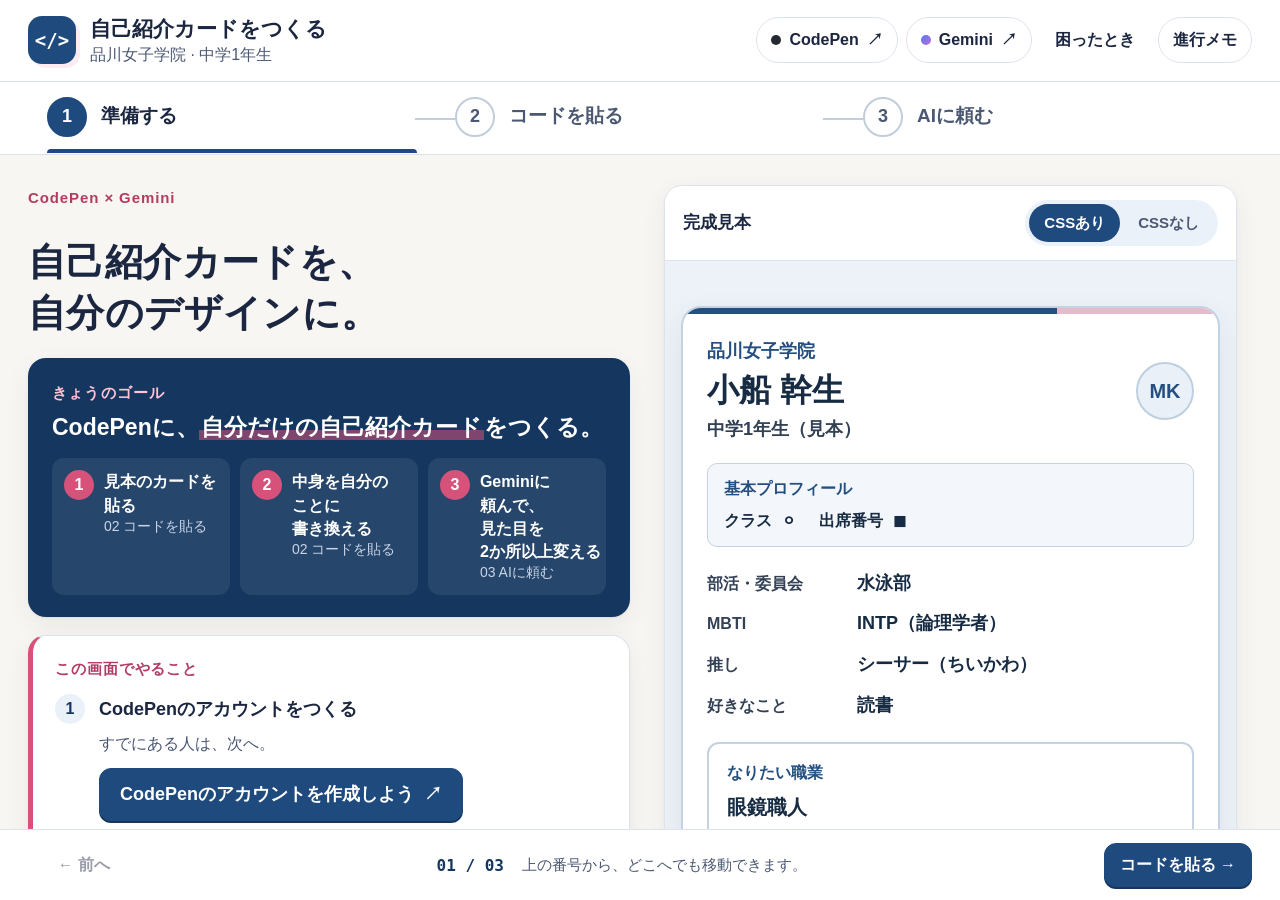
==== commit 2c4d9d64: "自己紹介カード: Gemini には CSS だけを返してもらう・検索に出さない ふだんの指示文は「CSS だけを変更し、全文を 1 つのコードブロックで返す」形にした。 返ってきた CSS を Co" ====
--- a/profile-card/index.html
+++ b/profile-card/index.html
@@ -2,6 +2,7 @@
 <html lang="ja">
 <head>
 <meta charset="utf-8"><meta name="viewport" content="width=device-width,initial-scale=1">
+<meta name="robots" content="noindex">
 <meta name="description" content="品川女子学院 中学1年生のための、CodePenとGeminiでつくる自己紹介カード。編集の手順をたどる体験ガイド。">
 <title>自己紹介カードをつくる｜品川女子学院</title>
 <link rel="icon" href="data:image/svg+xml,%3Csvg xmlns=%22http://www.w3.org/2000/svg%22 viewBox=%220 0 32 32%22%3E%3Crect width=%2232%22 height=%2232%22 rx=%228%22 fill=%22%231f4a7d%22/%3E%3Cpath d=%22M12 10l-6 6 6 6M20 10l6 6-6 6%22 stroke=%22white%22 stroke-width=%223%22 fill=%22none%22 stroke-linecap=%22round%22 stroke-linejoin=%22round%22/%3E%3C/svg%3E">
@@ -94,13 +95,14 @@
    <div class="row prompt-actions"><button id="copy-prompt" class="primary">コードと指示文をコピー</button><a href="https://gemini.google.com/" target="_blank" rel="noopener noreferrer" class="secondary">Geminiへ ↗</a></div>
    <ol class="after-list">
     <li>Geminiの入力欄に貼り付けて、送信する。</li>
-    <li>返ってきたHTMLとCSSを、CodePenのそれぞれの欄に<b>丸ごと置き換える。</b></li>
+    <li data-reply="css">返ってきたCSSを、CodePenのCSS欄に<b>丸ごと置き換える。</b>HTML欄はさわらない（書き換えた名前や文章がそのまま残る）。</li>
+    <li data-reply="both" hidden>返ってきたHTMLとCSSを、CodePenのそれぞれの欄に<b>丸ごと置き換える。</b></li>
     <li>2回目からは、同じGeminiの会話に<b>頼みたいことだけ</b>を書いて送ればOK。</li>
    </ol>
   </div>
  </div>
- <details class="option-box" id="current-option"><summary>必要なときだけ：CodePenのいまのコードを使う</summary>
-  <p class="muted">最初は見本のコードで指示文を作ります。自分で文字を書き換えたあとに頼むときや、Geminiの返事がうまくいかないときは、CodePenのいまのHTMLとCSSをここに貼ると、それを指示文に使います。</p>
+ <details class="option-box" id="current-option"><summary>必要なときだけ：項目を足す・CodePenのいまのコードを使う</summary>
+  <p class="muted">ふだんは見本のコードで指示文を作り、GeminiにはCSSだけを返してもらいます。項目を足すなどHTMLも変えたいとき、新しいGeminiの会話で続きを頼むとき、返事がうまくいかないときは、CodePenのいまのHTMLとCSSを<b>両方</b>ここに貼ってください。指示文がそのコードを使い、HTMLとCSSの両方を返してもらう形に変わります。</p>
   <div class="two-col current-pair">
    <div class="current-card"><label class="current-head" for="current-html"><span class="code-name">HTML <small>CodePenのHTML欄から</small></span><span class="paste-state" data-paste-state="html">未入力</span></label><textarea id="current-html" class="code-text current-code" spellcheck="false" placeholder="CodePenのHTML欄をクリック → 全部選択（⌘＋A）→ コピー（⌘＋C）→ ここに貼る"></textarea></div>
    <div class="current-card"><label class="current-head" for="current-css"><span class="code-name">CSS <small>CodePenのCSS欄から</small></span><span class="paste-state" data-paste-state="css">未入力</span></label><textarea id="current-css" class="code-text current-code" spellcheck="false" placeholder="CodePenのCSS欄をクリック → 全部選択（⌘＋A）→ コピー（⌘＋C）→ ここに貼る"></textarea></div>
@@ -115,5 +117,5 @@
 <dialog id="help-dialog"><div class="dialog-heading"><h2>困ったとき</h2><button class="icon-button" data-close aria-label="閉じる">閉じる ×</button></div><div class="dialog-content"><details open><summary>CodePen・Geminiが開けない</summary><p>学校で使うアカウントか確認して、先生に知らせましょう。CodePenの登録は冒頭のボタンから、先生の説明に沿って進めます。Geminiが使えないときは、先生の画面を見て変更を試します。</p></details><details><summary>コピーできない</summary><p>コード欄や指示文の中をクリックし、Macは⌘＋A → ⌘＋C、WindowsはCtrl＋A → Ctrl＋C。コピー先では⌘／Ctrl＋Vで貼り付けます。</p></details><details><summary>カードのデザインが表示されない</summary><p>HTMLだけでなく、CSSも「CSS」欄に貼ったか確認します。HTMLとCSSを逆に貼っていないかも見てみましょう。</p></details><details><summary>最初の見本からやり直したい</summary><p>「02 コードを貼る」から見本のHTMLとCSSをもう一度コピーできます。CodePenのいまの内容は置き換わるので、残したいものは先に保存してください。</p><button class="secondary" data-reset-start>見本のコードへ</button></details><details><summary>貼ったコードを取り出したい</summary><p>「03 AIに頼む」の「必要なときだけ」の欄に最後に貼ったコードを取り出せます。CodePenでその後に変更した内容は、ここには自動では戻りません。</p><button class="secondary" id="help-backup">控えてあるコードを見る</button></details></div></dialog>
 <dialog id="teacher-dialog"><div class="dialog-heading"><h2>先生用の進行メモ</h2><button class="icon-button" data-close>閉じる ×</button></div><div class="dialog-content"><p>「説明 → 1つ操作 → 画面で確かめる」を短く繰り返します。上の番号は自由に選べます。</p><h3>授業前に</h3><p>生徒用端末・学校アカウントでCodePenとGeminiが開けるか確認してください。冒頭でCodePenのアカウントを準備します。使えない生徒は、先生のGemini操作を見ながらCodePenで変更する形に切り替えられます。</p><p>CodePenは3欄のClassic Editorにリンクしています。作品の保存・提出・公開範囲は学校の運用に合わせて案内してください。テンプレートの氏名と内容は編集用の見本です。</p><h3>確認した公式案内</h3><ul class="source-links"><li><a href="https://codepen.io/accounts/signup/user/free" target="_blank" rel="noopener noreferrer">CodePen：アカウント作成</a></li><li><a href="https://blog.codepen.io/docs/what-changed/" target="_blank" rel="noopener noreferrer">CodePen：新旧エディターの違い</a></li><li><a href="https://edu.google.com/ai/gemini-for-education/" target="_blank" rel="noopener noreferrer">Google：学校アカウントでのGemini利用</a></li></ul><p class="small muted">確認日：2026年10月16日。学校の実際の設定は要確認。</p></div></dialog>
 <dialog id="backup-dialog"><div class="dialog-heading"><h2>貼ったコードの控え</h2><button class="icon-button" data-close>閉じる ×</button></div><div class="dialog-content"><p id="backup-status"></p><div class="row"><button data-backup="html" class="secondary">HTMLをコピー</button><button data-backup="css" class="secondary">CSSをコピー</button><button id="download-backup" class="secondary">コードを保存</button></div><label class="field-label" for="backup-code">取り出すコード</label><textarea id="backup-code" readonly class="code-text" aria-label="控えたコード"></textarea><p class="small muted">CodePen側のコードは自動で変更されません。必要な欄に自分で貼り戻します。</p></div></dialog>
-<script src="starter.js?v=4"></script><script src="app.js?v=5"></script>
+<script src="starter.js?v=4"></script><script src="app.js?v=6"></script>
 </body></html>
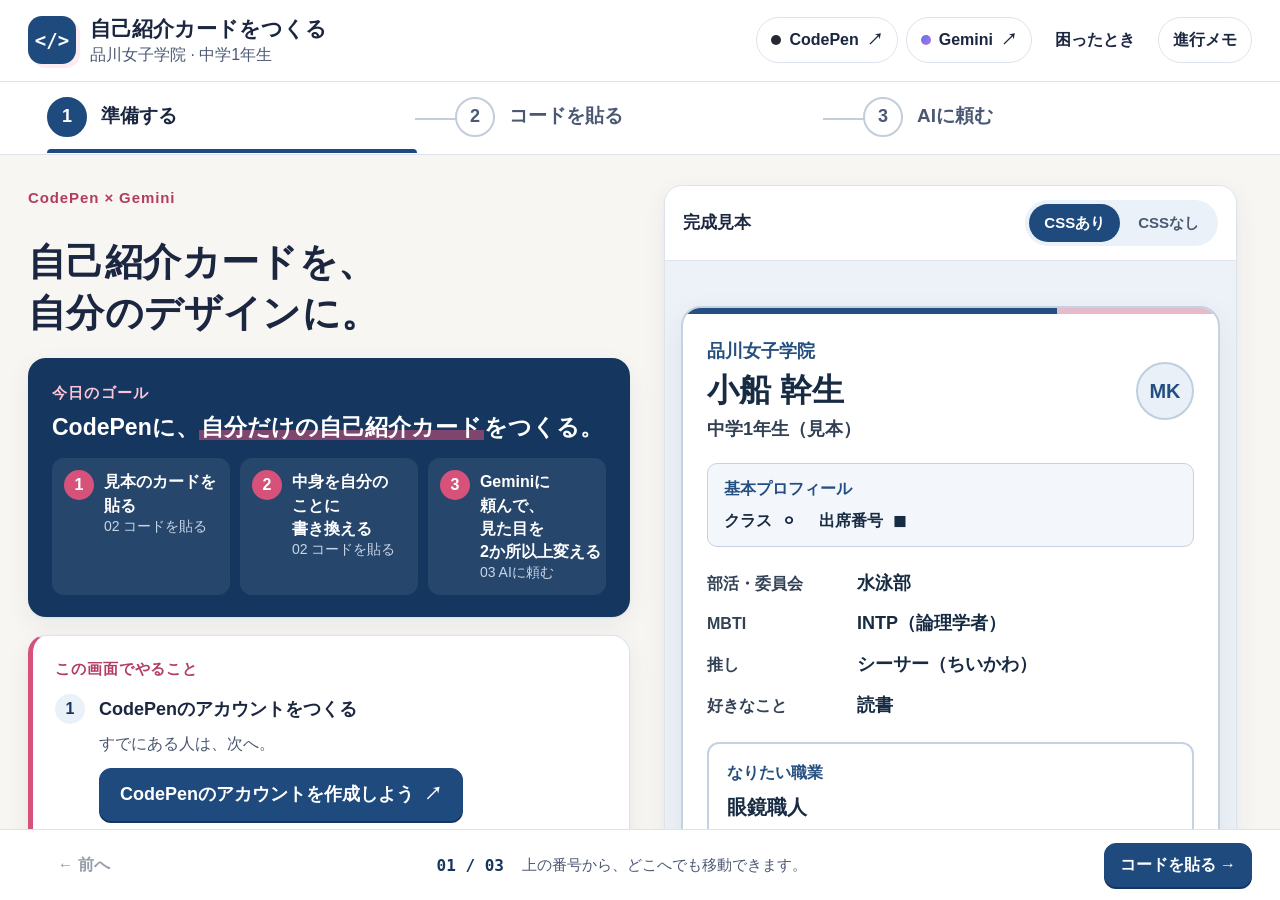
==== commit 3f29f096: "自己紹介カード: 「きょうのゴール」を「今日のゴール」に Co-Authored-By: Claude Opus 5.5 <noreply@anthropic.com>" ====
--- a/profile-card/index.html
+++ b/profile-card/index.html
@@ -26,7 +26,7 @@
    <p class="eyebrow">CodePen × Gemini</p>
    <h1 id="title-0" tabindex="-1">自己紹介カードを、<br>自分のデザインに。</h1>
    <div class="goal-card">
-    <p class="goal-label">きょうのゴール</p>
+    <p class="goal-label">今日のゴール</p>
     <p class="goal-text">CodePenに、<mark>自分だけの自己紹介カード</mark>をつくる。</p>
     <ol class="mission-list">
      <li><span class="mission-no">1</span><span><b>見本のカードを貼る</b><small>02 コードを貼る</small></span></li>
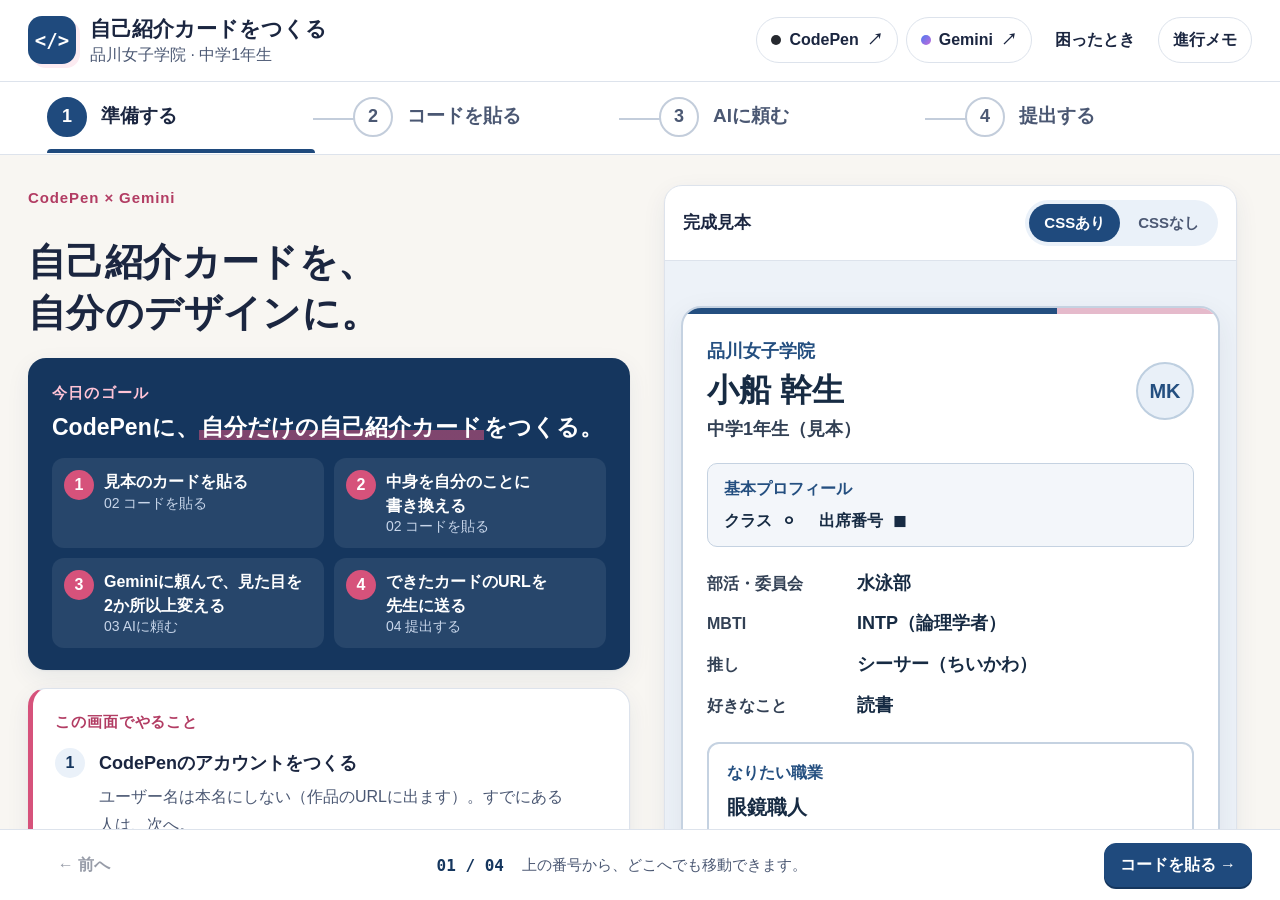
==== commit 444b88bf: "profile-card: 「04 提出する」を足す（Pen の URL・クラス・ニックネームを先生のシートへ送る） - 4 段目: Save した Pen の URL を貼り、A〜F 組とニックネー" ====
--- a/profile-card/index.html
+++ b/profile-card/index.html
@@ -6,7 +6,7 @@
 <meta name="description" content="品川女子学院 中学1年生のための、CodePenとGeminiでつくる自己紹介カード。編集の手順をたどる体験ガイド。">
 <title>自己紹介カードをつくる｜品川女子学院</title>
 <link rel="icon" href="data:image/svg+xml,%3Csvg xmlns=%22http://www.w3.org/2000/svg%22 viewBox=%220 0 32 32%22%3E%3Crect width=%2232%22 height=%2232%22 rx=%228%22 fill=%22%231f4a7d%22/%3E%3Cpath d=%22M12 10l-6 6 6 6M20 10l6 6-6 6%22 stroke=%22white%22 stroke-width=%223%22 fill=%22none%22 stroke-linecap=%22round%22 stroke-linejoin=%22round%22/%3E%3C/svg%3E">
-<link rel="stylesheet" href="app.css?v=7">
+<link rel="stylesheet" href="app.css?v=8">
 </head>
 <body>
 <header class="site-header">
@@ -17,6 +17,7 @@
 <button data-step="0"><span class="step-dot">1</span><span class="step-text"><b>準備する</b></span></button>
 <button data-step="1"><span class="step-dot">2</span><span class="step-text"><b>コードを貼る</b></span></button>
 <button data-step="2"><span class="step-dot">3</span><span class="step-text"><b>AIに頼む</b></span></button>
+<button data-step="3"><span class="step-dot">4</span><span class="step-text"><b>提出する</b></span></button>
 </nav>
 <main id="main">
 
@@ -32,12 +33,13 @@
      <li><span class="mission-no">1</span><span><b>見本のカードを貼る</b><small>02 コードを貼る</small></span></li>
      <li><span class="mission-no">2</span><span><b>中身を自分のことに書き換える</b><small>02 コードを貼る</small></span></li>
      <li><span class="mission-no">3</span><span><b>Geminiに頼んで、見た目を2か所以上変える</b><small>03 AIに頼む</small></span></li>
+     <li><span class="mission-no">4</span><span><b>できたカードのURLを先生に送る</b><small>04 提出する</small></span></li>
     </ol>
    </div>
    <div class="todo-card">
     <p class="todo-title">この画面でやること</p>
     <ol class="guide-list">
-     <li><b>CodePenのアカウントをつくる</b><small>すでにある人は、次へ。</small><a id="signup-link" class="primary signup-button" href="https://codepen.io/accounts/signup/user/free" target="_blank" rel="noopener noreferrer">CodePenのアカウントを作成しよう <span aria-hidden="true">↗</span></a></li>
+     <li><b>CodePenのアカウントをつくる</b><small>ユーザー名は本名にしない（作品のURLに出ます）。すでにある人は、次へ。</small><a id="signup-link" class="primary signup-button" href="https://codepen.io/accounts/signup/user/free" target="_blank" rel="noopener noreferrer">CodePenのアカウントを作成しよう <span aria-hidden="true">↗</span></a></li>
      <li><b>CodePenで、新しいPenを開く</b><small>「HTML」「CSS」「JS」の3つの欄がある画面になればOK。</small><a class="secondary compact" href="https://codepen.io/pen/" target="_blank" rel="noopener noreferrer">CodePenを開く <span aria-hidden="true">↗</span></a></li>
      <li><b>右の見本で「CSSあり／なし」を切り替える</b><small>内容は同じ。見た目だけが変わるのを確かめる。</small></li>
     </ol>
@@ -111,11 +113,43 @@
  </details>
 </section>
 
+<section class="stage" data-panel="3" aria-labelledby="title-3" hidden>
+ <div class="stage-title"><div><p class="eyebrow">04 / 提出する</p><h1 id="title-3" tabindex="-1">できたカードを、先生に送る。</h1><p class="stage-lead">送ったカードは、先生が確かめてから、みんなで見られるページにのせます。</p></div></div>
+ <ol class="guide-steps submit-steps">
+  <li><span>1</span><div><b>CodePenの右上の「Save」を押す。</b><small>アカウントに入っていないと保存できません。右上に「Log In」が出ていたら、先にログインします。</small></div></li>
+  <li><span>2</span><div><b>アドレス欄のURLをコピーする。</b><small>保存すると、URLが codepen.io/ユーザー名/pen/英数字 の形に変わります。アドレス欄をクリック → ⌘＋C。</small></div></li>
+  <li><span>3</span><div><b>下の欄に貼り、クラスとニックネームを入れて送る。</b></div></li>
+ </ol>
+ <div class="two-col submit-grid">
+  <form class="submit-card" id="submit-form" novalidate>
+   <label class="field-label" for="submit-url"><span class="code-no">1</span>PenのURL</label>
+   <input id="submit-url" class="text-input" type="url" inputmode="url" autocomplete="off" autocapitalize="off" spellcheck="false" placeholder="https://codepen.io/ユーザー名/pen/……">
+   <p id="url-check" class="field-check" aria-live="polite"></p>
+   <fieldset class="class-field"><legend class="field-label"><span class="code-no">2</span>クラス</legend>
+    <div class="class-options">
+     <label><input type="radio" name="submit-class" value="A"><span>A組</span></label><label><input type="radio" name="submit-class" value="B"><span>B組</span></label><label><input type="radio" name="submit-class" value="C"><span>C組</span></label><label><input type="radio" name="submit-class" value="D"><span>D組</span></label><label><input type="radio" name="submit-class" value="E"><span>E組</span></label><label><input type="radio" name="submit-class" value="F"><span>F組</span></label>
+    </div>
+   </fieldset>
+   <label class="field-label" for="submit-nick"><span class="code-no">3</span>ニックネーム</label>
+   <p class="field-help">本名ではなく、イニシャルや仮の名前で。一覧にこの名前が出ます。</p>
+   <input id="submit-nick" class="text-input" type="text" maxlength="12" autocomplete="off" spellcheck="false" placeholder="例：M.K">
+   <div class="row"><button type="submit" id="submit-send" class="primary">先生に送る</button></div>
+   <p id="submit-status" class="submit-status" role="status" aria-live="polite"></p>
+  </form>
+  <div class="sent-card">
+   <p class="mini-label">送った記録</p>
+   <p class="small muted">このブラウザにだけ残ります。</p>
+   <ol id="sent-list" class="sent-list"></ol>
+   <p id="sent-empty" class="small muted">まだ送っていません。</p>
+  </div>
+ </div>
+</section>
+
 </main>
-<footer class="lesson-footer"><button id="previous" class="quiet">← 前へ</button><div><span id="footer-step">01 / 03</span><span class="footer-note">上の番号から、どこへでも移動できます。</span></div><button id="next" class="primary compact">コードを貼る →</button></footer>
+<footer class="lesson-footer"><button id="previous" class="quiet">← 前へ</button><div><span id="footer-step">01 / 04</span><span class="footer-note">上の番号から、どこへでも移動できます。</span></div><button id="next" class="primary compact">コードを貼る →</button></footer>
 <div id="toast" role="status" aria-live="polite"></div>
-<dialog id="help-dialog"><div class="dialog-heading"><h2>困ったとき</h2><button class="icon-button" data-close aria-label="閉じる">閉じる ×</button></div><div class="dialog-content"><details open><summary>CodePen・Geminiが開けない</summary><p>学校で使うアカウントか確認して、先生に知らせましょう。CodePenの登録は冒頭のボタンから、先生の説明に沿って進めます。Geminiが使えないときは、先生の画面を見て変更を試します。</p></details><details><summary>コピーできない</summary><p>コード欄や指示文の中をクリックし、Macは⌘＋A → ⌘＋C、WindowsはCtrl＋A → Ctrl＋C。コピー先では⌘／Ctrl＋Vで貼り付けます。</p></details><details><summary>カードのデザインが表示されない</summary><p>HTMLだけでなく、CSSも「CSS」欄に貼ったか確認します。HTMLとCSSを逆に貼っていないかも見てみましょう。</p></details><details><summary>最初の見本からやり直したい</summary><p>「02 コードを貼る」から見本のHTMLとCSSをもう一度コピーできます。CodePenのいまの内容は置き換わるので、残したいものは先に保存してください。</p><button class="secondary" data-reset-start>見本のコードへ</button></details><details><summary>貼ったコードを取り出したい</summary><p>「03 AIに頼む」の「必要なときだけ」の欄に最後に貼ったコードを取り出せます。CodePenでその後に変更した内容は、ここには自動では戻りません。</p><button class="secondary" id="help-backup">控えてあるコードを見る</button></details></div></dialog>
-<dialog id="teacher-dialog"><div class="dialog-heading"><h2>先生用の進行メモ</h2><button class="icon-button" data-close>閉じる ×</button></div><div class="dialog-content"><p>「説明 → 1つ操作 → 画面で確かめる」を短く繰り返します。上の番号は自由に選べます。</p><h3>授業前に</h3><p>生徒用端末・学校アカウントでCodePenとGeminiが開けるか確認してください。冒頭でCodePenのアカウントを準備します。使えない生徒は、先生のGemini操作を見ながらCodePenで変更する形に切り替えられます。</p><p>CodePenは3欄のClassic Editorにリンクしています。作品の保存・提出・公開範囲は学校の運用に合わせて案内してください。テンプレートの氏名と内容は編集用の見本です。</p><h3>確認した公式案内</h3><ul class="source-links"><li><a href="https://codepen.io/accounts/signup/user/free" target="_blank" rel="noopener noreferrer">CodePen：アカウント作成</a></li><li><a href="https://blog.codepen.io/docs/what-changed/" target="_blank" rel="noopener noreferrer">CodePen：新旧エディターの違い</a></li><li><a href="https://edu.google.com/ai/gemini-for-education/" target="_blank" rel="noopener noreferrer">Google：学校アカウントでのGemini利用</a></li></ul><p class="small muted">確認日：2026年10月16日。学校の実際の設定は要確認。</p></div></dialog>
+<dialog id="help-dialog"><div class="dialog-heading"><h2>困ったとき</h2><button class="icon-button" data-close aria-label="閉じる">閉じる ×</button></div><div class="dialog-content"><details open><summary>CodePen・Geminiが開けない</summary><p>学校で使うアカウントか確認して、先生に知らせましょう。CodePenの登録は冒頭のボタンから、先生の説明に沿って進めます。Geminiが使えないときは、先生の画面を見て変更を試します。</p></details><details><summary>コピーできない</summary><p>コード欄や指示文の中をクリックし、Macは⌘＋A → ⌘＋C、WindowsはCtrl＋A → Ctrl＋C。コピー先では⌘／Ctrl＋Vで貼り付けます。</p></details><details><summary>カードのデザインが表示されない</summary><p>HTMLだけでなく、CSSも「CSS」欄に貼ったか確認します。HTMLとCSSを逆に貼っていないかも見てみましょう。</p></details><details><summary>最初の見本からやり直したい</summary><p>「02 コードを貼る」から見本のHTMLとCSSをもう一度コピーできます。CodePenのいまの内容は置き換わるので、残したいものは先に保存してください。</p><button class="secondary" data-reset-start>見本のコードへ</button></details><details><summary>提出できない</summary><p>URLが codepen.io/pen/ のままなら、まだ保存されていません。右上の「Save」を押します。Saveが押せないときは、ログインしているかを確かめます。</p></details><details><summary>貼ったコードを取り出したい</summary><p>「03 AIに頼む」の「必要なときだけ」の欄に最後に貼ったコードを取り出せます。CodePenでその後に変更した内容は、ここには自動では戻りません。</p><button class="secondary" id="help-backup">控えてあるコードを見る</button></details></div></dialog>
+<dialog id="teacher-dialog"><div class="dialog-heading"><h2>先生用の進行メモ</h2><button class="icon-button" data-close>閉じる ×</button></div><div class="dialog-content"><p>「説明 → 1つ操作 → 画面で確かめる」を短く繰り返します。上の番号は自由に選べます。</p><h3>授業前に</h3><p>生徒用端末・学校アカウントでCodePenとGeminiが開けるか確認してください。冒頭でCodePenのアカウントを準備します。使えない生徒は、先生のGemini操作を見ながらCodePenで変更する形に切り替えられます。</p><p>CodePenは3欄のClassic Editorにリンクしています。「04 提出する」から、PenのURL・クラス・ニックネームが先生のスプレッドシートに届きます。一覧に出すのは、先生が「公開する」に印を付けたものだけです。テンプレートの氏名と内容は編集用の見本です。</p><h3>確認した公式案内</h3><ul class="source-links"><li><a href="https://codepen.io/accounts/signup/user/free" target="_blank" rel="noopener noreferrer">CodePen：アカウント作成</a></li><li><a href="https://blog.codepen.io/docs/what-changed/" target="_blank" rel="noopener noreferrer">CodePen：新旧エディターの違い</a></li><li><a href="https://edu.google.com/ai/gemini-for-education/" target="_blank" rel="noopener noreferrer">Google：学校アカウントでのGemini利用</a></li></ul><p class="small muted">確認日：2026年10月16日。学校の実際の設定は要確認。</p></div></dialog>
 <dialog id="backup-dialog"><div class="dialog-heading"><h2>貼ったコードの控え</h2><button class="icon-button" data-close>閉じる ×</button></div><div class="dialog-content"><p id="backup-status"></p><div class="row"><button data-backup="html" class="secondary">HTMLをコピー</button><button data-backup="css" class="secondary">CSSをコピー</button><button id="download-backup" class="secondary">コードを保存</button></div><label class="field-label" for="backup-code">取り出すコード</label><textarea id="backup-code" readonly class="code-text" aria-label="控えたコード"></textarea><p class="small muted">CodePen側のコードは自動で変更されません。必要な欄に自分で貼り戻します。</p></div></dialog>
-<script src="starter.js?v=4"></script><script src="app.js?v=6"></script>
+<script src="starter.js?v=4"></script><script src="app.js?v=7"></script>
 </body></html>
--- a/profile-card/app.css
+++ b/profile-card/app.css
@@ -50,7 +50,7 @@
 .quiet:hover, .icon-button:hover { background: var(--navy-soft); }
 
 /* ── 段の札（1 準備する・2 コードを貼る・3 AIに頼む）── */
-.steps { display: grid; grid-template-columns: repeat(3, minmax(0, 1fr)); gap: 0; padding: 0 28px; background: var(--card); border-bottom: 1px solid var(--line); }
+.steps { display: grid; grid-template-columns: repeat(4, minmax(0, 1fr)); gap: 0; padding: 0 28px; background: var(--card); border-bottom: 1px solid var(--line); }
 .steps button { position: relative; display: flex; align-items: center; gap: 14px; padding: 14px 18px 16px; text-align: left; border-radius: 0; }
 .steps button + button::before { content: ""; position: absolute; left: -22px; top: 50%; width: 44px; height: 2px; background: var(--line-strong); }
 .step-dot { position: relative; display: grid; place-items: center; flex-shrink: 0; width: 40px; height: 40px; border-radius: 50%; border: 2px solid var(--line-strong); background: var(--card); color: var(--muted); font-size: 18px; font-weight: 800; }
@@ -83,7 +83,7 @@
 .goal-card mark { background: linear-gradient(transparent 60%, rgba(214, 82, 123, .55) 60%); color: #fff; }
 .goal-label { font-size: 15px; font-weight: 800; letter-spacing: .08em; color: #ffc4d6; }
 .goal-text { margin-top: 4px; font-size: 23px; font-weight: 800; line-height: 1.5; }
-.mission-list { list-style: none; margin: 14px 0 0; padding: 0; display: grid; grid-template-columns: repeat(3, minmax(0, 1fr)); gap: 10px; }
+.mission-list { list-style: none; margin: 14px 0 0; padding: 0; display: grid; grid-template-columns: repeat(2, minmax(0, 1fr)); gap: 10px; }
 .mission-list li { display: flex; align-items: flex-start; gap: 10px; padding: 12px; border-radius: 12px; background: rgba(255, 255, 255, .08); }
 .mission-list li > span:last-child { display: flex; flex-direction: column; line-height: 1.4; }
 .mission-list b { font-size: 16px; line-height: 1.45; }
@@ -330,5 +330,31 @@
 .paste-state.done { color: var(--mint); }
 @media (max-width:1100px) { .guide-steps { grid-template-columns: repeat(2, minmax(0, 1fr)); } .check-grid { grid-template-columns: 1fr; } }
 @media (max-width:800px) { .guide-steps { grid-template-columns: 1fr; } .code-pair .code-text { height: 320px; } }
+/* 04 提出する */
+.guide-steps.submit-steps { grid-template-columns: repeat(3, minmax(0, 1fr)); }
+.submit-steps li { align-items: flex-start; }
+.submit-steps li > div { display: flex; flex-direction: column; gap: 4px; min-width: 0; }
+.submit-steps small { font-size: 15px; line-height: 1.6; color: var(--muted); overflow-wrap: anywhere; }
+.submit-card, .sent-card { min-width: 0; padding: 22px 24px; border: 1px solid var(--line); border-radius: var(--radius); background: var(--card); box-shadow: var(--shadow); }
+.text-input { display: block; width: 100%; min-width: 0; border: 2px solid var(--line-strong); background: var(--card); color: var(--ink); padding: 12px 14px; border-radius: 14px; font: inherit; font-size: 18px; font-weight: 600; }
+.text-input:focus { border-color: var(--navy); }
+.text-input::placeholder { color: #66748d; opacity: 1; }
+.field-check { min-height: 1.7em; margin: 8px 0 20px; font-size: 16px; font-weight: 700; color: var(--muted); overflow-wrap: anywhere; }
+.field-check.good, .submit-status.good { color: var(--mint); }
+.field-check.bad, .submit-status.bad { color: var(--rose-deep); }
+.class-field { min-width: 0; margin: 0 0 20px; padding: 0; border: 0; }
+.class-options { display: grid; grid-template-columns: repeat(6, minmax(0, 1fr)); gap: 8px; }
+.class-options label { position: relative; display: block; }
+.class-options input { position: absolute; inset: 0; width: 100%; height: 100%; margin: 0; opacity: 0; cursor: pointer; }
+.class-options span { display: grid; place-items: center; min-height: 56px; border: 2px solid var(--line-strong); border-radius: 12px; background: var(--card); color: var(--navy-deep); font-size: 20px; font-weight: 800; cursor: pointer; }
+.class-options label:hover span { background: var(--navy-soft); }
+.class-options input:checked + span { background: var(--navy); border-color: var(--navy); color: #fff; }
+.class-options input:focus-visible + span { outline: 3px solid #4a83c2; outline-offset: 2px; }
+.submit-status { min-height: 1.7em; margin-top: 14px; font-size: 17px; font-weight: 700; overflow-wrap: anywhere; }
+.sent-card .small { margin-top: 4px; }
+.sent-list { margin: 12px 0 0; padding-left: 22px; display: grid; gap: 8px; font-size: 16px; }
+.sent-list b { display: block; }
+.sent-list small { display: block; color: var(--muted); font-size: 14px; overflow-wrap: anywhere; }
+@media (max-width:800px) { .guide-steps.submit-steps { grid-template-columns: 1fr; } .class-options { grid-template-columns: repeat(3, minmax(0, 1fr)); } .submit-card, .sent-card { padding: 18px 16px; } #submit-url { font-size: 16px; padding: 12px 10px; } }
 @media (prefers-reduced-motion:reduce) { * { scroll-behavior: auto !important; } }
 @media print { body { display: block; height: auto; } .site-header,.steps,.lesson-footer,dialog,#toast { display: none; } main { overflow: visible; padding: 0; } .stage { break-after: page; } .stage[hidden],.ai-panel[hidden] { display: block !important; } .two-col { display: block; } .ai-nav { display: none; } }
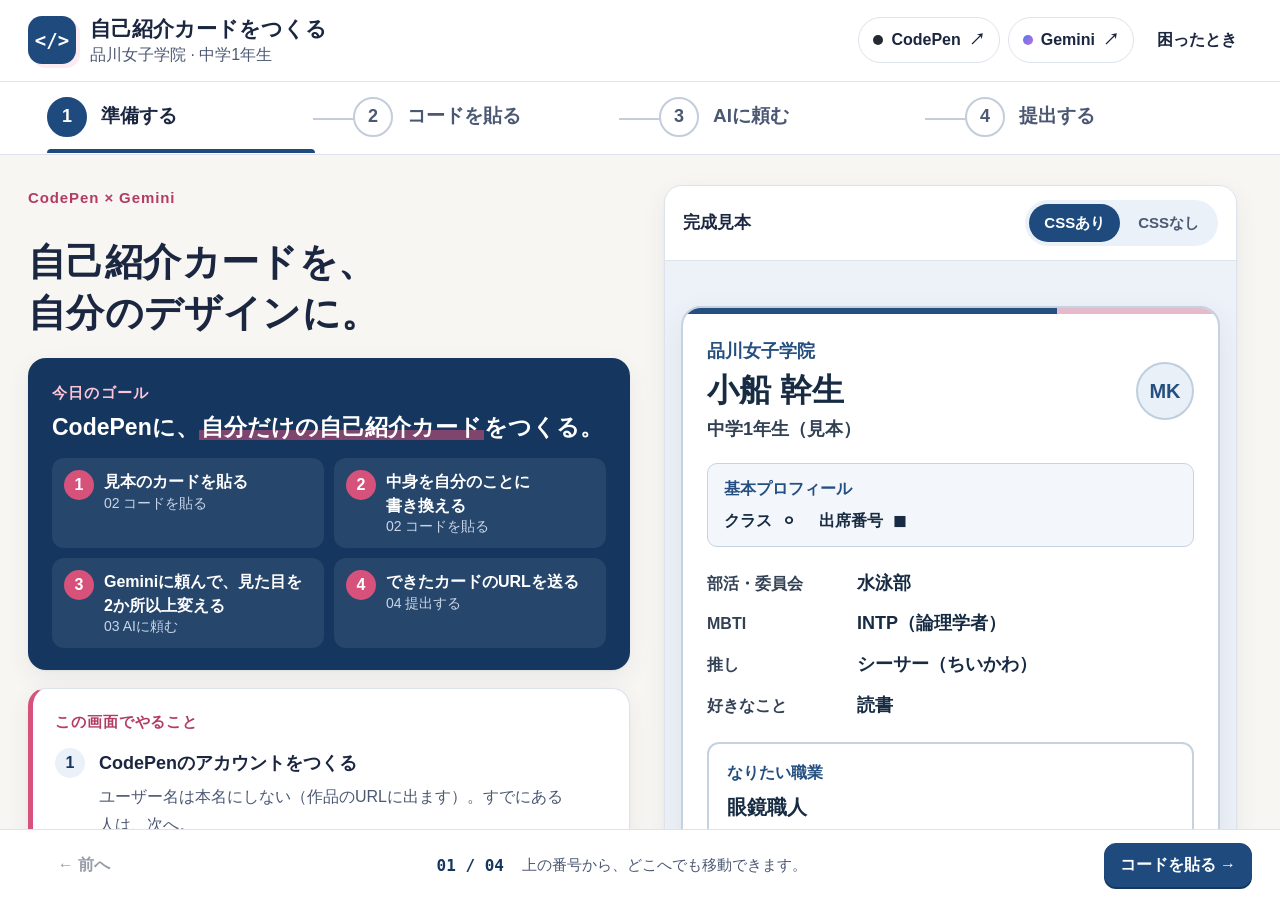
==== commit dd51dc6e: "profile-card: 「進行メモ」を外し、04 を「送る」・名前の欄を本名に - 右上の「進行メモ」のボタンと先生用の進行メモを外した - 04 の見出しを「できたカードを送る。」、ボタンを「送" ====
--- a/profile-card/index.html
+++ b/profile-card/index.html
@@ -11,7 +11,7 @@
 <body>
 <header class="site-header">
   <a href="#step-1" class="brand" aria-label="はじめの画面へ"><span class="brand-mark" aria-hidden="true">&lt;/&gt;</span><span><b>自己紹介カードをつくる</b><small>品川女子学院 · 中学1年生</small></span></a>
-  <div class="header-actions"><a href="https://codepen.io/pen/" target="_blank" rel="noopener noreferrer" class="tool-link"><span class="tool-dot pen" aria-hidden="true"></span>CodePen <span aria-hidden="true">↗</span></a><a href="https://gemini.google.com/" target="_blank" rel="noopener noreferrer" class="tool-link"><span class="tool-dot ai" aria-hidden="true"></span>Gemini <span aria-hidden="true">↗</span></a><button class="quiet" id="help-open">困ったとき</button><button class="icon-button" id="teacher-open" aria-label="先生用の進行メモ" title="先生用の進行メモ">進行メモ</button></div>
+  <div class="header-actions"><a href="https://codepen.io/pen/" target="_blank" rel="noopener noreferrer" class="tool-link"><span class="tool-dot pen" aria-hidden="true"></span>CodePen <span aria-hidden="true">↗</span></a><a href="https://gemini.google.com/" target="_blank" rel="noopener noreferrer" class="tool-link"><span class="tool-dot ai" aria-hidden="true"></span>Gemini <span aria-hidden="true">↗</span></a><button class="quiet" id="help-open">困ったとき</button></div>
 </header>
 <nav class="steps" aria-label="授業の流れ">
 <button data-step="0"><span class="step-dot">1</span><span class="step-text"><b>準備する</b></span></button>
@@ -33,7 +33,7 @@
      <li><span class="mission-no">1</span><span><b>見本のカードを貼る</b><small>02 コードを貼る</small></span></li>
      <li><span class="mission-no">2</span><span><b>中身を自分のことに書き換える</b><small>02 コードを貼る</small></span></li>
      <li><span class="mission-no">3</span><span><b>Geminiに頼んで、見た目を2か所以上変える</b><small>03 AIに頼む</small></span></li>
-     <li><span class="mission-no">4</span><span><b>できたカードのURLを先生に送る</b><small>04 提出する</small></span></li>
+     <li><span class="mission-no">4</span><span><b>できたカードのURLを送る</b><small>04 提出する</small></span></li>
     </ol>
    </div>
    <div class="todo-card">
@@ -114,11 +114,11 @@
 </section>
 
 <section class="stage" data-panel="3" aria-labelledby="title-3" hidden>
- <div class="stage-title"><div><p class="eyebrow">04 / 提出する</p><h1 id="title-3" tabindex="-1">できたカードを、先生に送る。</h1><p class="stage-lead">送ったカードは、先生が確かめてから、みんなで見られるページにのせます。</p></div></div>
+ <div class="stage-title"><div><p class="eyebrow">04 / 提出する</p><h1 id="title-3" tabindex="-1">できたカードを送る。</h1><p class="stage-lead">送ったカードは、先生が確かめてから、みんなで見られるページにのせます。</p></div></div>
  <ol class="guide-steps submit-steps">
   <li><span>1</span><div><b>CodePenの右上の「Save」を押す。</b><small>アカウントに入っていないと保存できません。右上に「Log In」が出ていたら、先にログインします。</small></div></li>
   <li><span>2</span><div><b>アドレス欄のURLをコピーする。</b><small>保存すると、URLが codepen.io/ユーザー名/pen/英数字 の形に変わります。アドレス欄をクリック → ⌘＋C。</small></div></li>
-  <li><span>3</span><div><b>下の欄に貼り、クラスとニックネームを入れて送る。</b></div></li>
+  <li><span>3</span><div><b>下の欄に貼り、クラスと名前を入れて送る。</b></div></li>
  </ol>
  <div class="two-col submit-grid">
   <form class="submit-card" id="submit-form" novalidate>
@@ -130,10 +130,10 @@
      <label><input type="radio" name="submit-class" value="A"><span>A組</span></label><label><input type="radio" name="submit-class" value="B"><span>B組</span></label><label><input type="radio" name="submit-class" value="C"><span>C組</span></label><label><input type="radio" name="submit-class" value="D"><span>D組</span></label><label><input type="radio" name="submit-class" value="E"><span>E組</span></label><label><input type="radio" name="submit-class" value="F"><span>F組</span></label>
     </div>
    </fieldset>
-   <label class="field-label" for="submit-nick"><span class="code-no">3</span>ニックネーム</label>
-   <p class="field-help">本名ではなく、イニシャルや仮の名前で。一覧にこの名前が出ます。</p>
-   <input id="submit-nick" class="text-input" type="text" maxlength="12" autocomplete="off" spellcheck="false" placeholder="例：M.K">
-   <div class="row"><button type="submit" id="submit-send" class="primary">先生に送る</button></div>
+   <label class="field-label" for="submit-nick"><span class="code-no">3</span>名前</label>
+   <p class="field-help">本名を書きます。先生が確かめるためのもので、一覧には出しません。</p>
+   <input id="submit-nick" class="text-input" type="text" maxlength="12" autocomplete="off" spellcheck="false" placeholder="例：山田 花子">
+   <div class="row"><button type="submit" id="submit-send" class="primary">送る</button></div>
    <p id="submit-status" class="submit-status" role="status" aria-live="polite"></p>
   </form>
   <div class="sent-card">
@@ -149,7 +149,6 @@
 <footer class="lesson-footer"><button id="previous" class="quiet">← 前へ</button><div><span id="footer-step">01 / 04</span><span class="footer-note">上の番号から、どこへでも移動できます。</span></div><button id="next" class="primary compact">コードを貼る →</button></footer>
 <div id="toast" role="status" aria-live="polite"></div>
 <dialog id="help-dialog"><div class="dialog-heading"><h2>困ったとき</h2><button class="icon-button" data-close aria-label="閉じる">閉じる ×</button></div><div class="dialog-content"><details open><summary>CodePen・Geminiが開けない</summary><p>学校で使うアカウントか確認して、先生に知らせましょう。CodePenの登録は冒頭のボタンから、先生の説明に沿って進めます。Geminiが使えないときは、先生の画面を見て変更を試します。</p></details><details><summary>コピーできない</summary><p>コード欄や指示文の中をクリックし、Macは⌘＋A → ⌘＋C、WindowsはCtrl＋A → Ctrl＋C。コピー先では⌘／Ctrl＋Vで貼り付けます。</p></details><details><summary>カードのデザインが表示されない</summary><p>HTMLだけでなく、CSSも「CSS」欄に貼ったか確認します。HTMLとCSSを逆に貼っていないかも見てみましょう。</p></details><details><summary>最初の見本からやり直したい</summary><p>「02 コードを貼る」から見本のHTMLとCSSをもう一度コピーできます。CodePenのいまの内容は置き換わるので、残したいものは先に保存してください。</p><button class="secondary" data-reset-start>見本のコードへ</button></details><details><summary>提出できない</summary><p>URLが codepen.io/pen/ のままなら、まだ保存されていません。右上の「Save」を押します。Saveが押せないときは、ログインしているかを確かめます。</p></details><details><summary>貼ったコードを取り出したい</summary><p>「03 AIに頼む」の「必要なときだけ」の欄に最後に貼ったコードを取り出せます。CodePenでその後に変更した内容は、ここには自動では戻りません。</p><button class="secondary" id="help-backup">控えてあるコードを見る</button></details></div></dialog>
-<dialog id="teacher-dialog"><div class="dialog-heading"><h2>先生用の進行メモ</h2><button class="icon-button" data-close>閉じる ×</button></div><div class="dialog-content"><p>「説明 → 1つ操作 → 画面で確かめる」を短く繰り返します。上の番号は自由に選べます。</p><h3>授業前に</h3><p>生徒用端末・学校アカウントでCodePenとGeminiが開けるか確認してください。冒頭でCodePenのアカウントを準備します。使えない生徒は、先生のGemini操作を見ながらCodePenで変更する形に切り替えられます。</p><p>CodePenは3欄のClassic Editorにリンクしています。「04 提出する」から、PenのURL・クラス・ニックネームが先生のスプレッドシートに届きます。一覧に出すのは、先生が「公開する」に印を付けたものだけです。テンプレートの氏名と内容は編集用の見本です。</p><h3>確認した公式案内</h3><ul class="source-links"><li><a href="https://codepen.io/accounts/signup/user/free" target="_blank" rel="noopener noreferrer">CodePen：アカウント作成</a></li><li><a href="https://blog.codepen.io/docs/what-changed/" target="_blank" rel="noopener noreferrer">CodePen：新旧エディターの違い</a></li><li><a href="https://edu.google.com/ai/gemini-for-education/" target="_blank" rel="noopener noreferrer">Google：学校アカウントでのGemini利用</a></li></ul><p class="small muted">確認日：2026年10月16日。学校の実際の設定は要確認。</p></div></dialog>
 <dialog id="backup-dialog"><div class="dialog-heading"><h2>貼ったコードの控え</h2><button class="icon-button" data-close>閉じる ×</button></div><div class="dialog-content"><p id="backup-status"></p><div class="row"><button data-backup="html" class="secondary">HTMLをコピー</button><button data-backup="css" class="secondary">CSSをコピー</button><button id="download-backup" class="secondary">コードを保存</button></div><label class="field-label" for="backup-code">取り出すコード</label><textarea id="backup-code" readonly class="code-text" aria-label="控えたコード"></textarea><p class="small muted">CodePen側のコードは自動で変更されません。必要な欄に自分で貼り戻します。</p></div></dialog>
 <script src="starter.js?v=4"></script><script src="app.js?v=7"></script>
 </body></html>
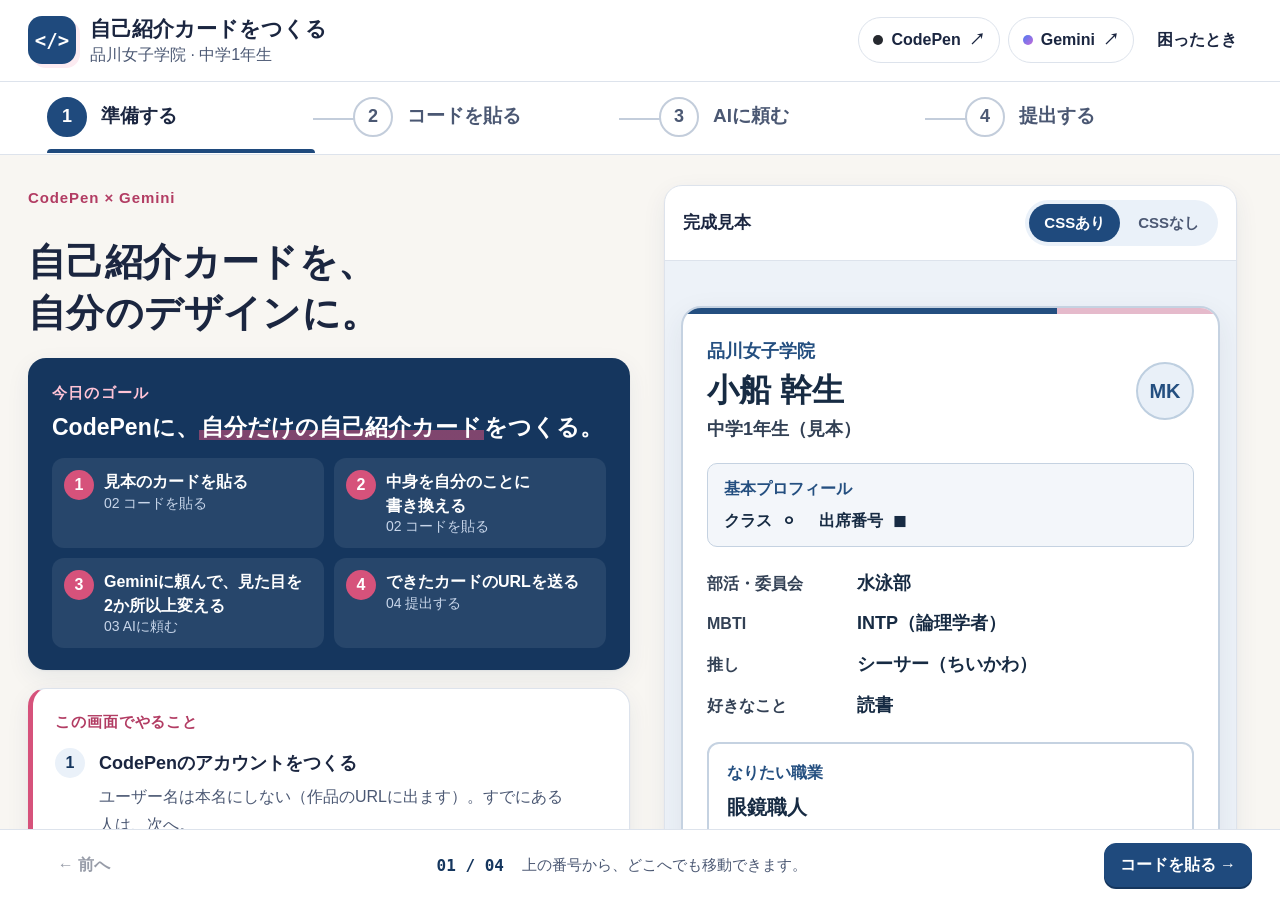
==== commit b57aeacd: "profile-card: 04 の見出しの下の一文を外す Co-Authored-By: Claude Opus 5.5 <noreply@anthropic.com>" ====
--- a/profile-card/index.html
+++ b/profile-card/index.html
@@ -114,7 +114,7 @@
 </section>
 
 <section class="stage" data-panel="3" aria-labelledby="title-3" hidden>
- <div class="stage-title"><div><p class="eyebrow">04 / 提出する</p><h1 id="title-3" tabindex="-1">できたカードを送る。</h1><p class="stage-lead">送ったカードは、先生が確かめてから、みんなで見られるページにのせます。</p></div></div>
+ <div class="stage-title"><div><p class="eyebrow">04 / 提出する</p><h1 id="title-3" tabindex="-1">できたカードを送る。</h1></div></div>
  <ol class="guide-steps submit-steps">
   <li><span>1</span><div><b>CodePenの右上の「Save」を押す。</b><small>アカウントに入っていないと保存できません。右上に「Log In」が出ていたら、先にログインします。</small></div></li>
   <li><span>2</span><div><b>アドレス欄のURLをコピーする。</b><small>保存すると、URLが codepen.io/ユーザー名/pen/英数字 の形に変わります。アドレス欄をクリック → ⌘＋C。</small></div></li>
